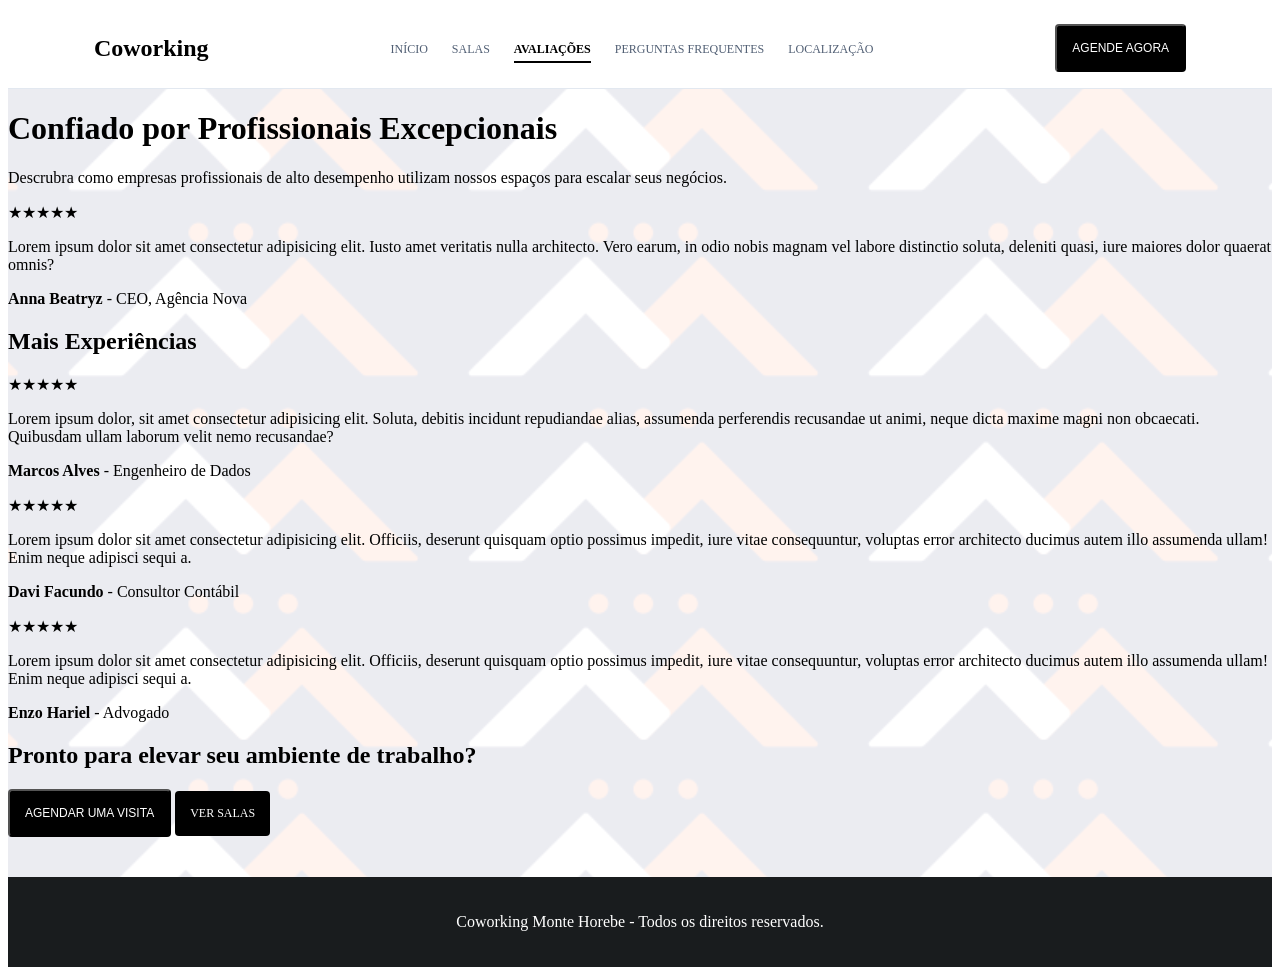
==== avaliacoes.html @ 533374e0 "atualiza avalicao.html" ====
<!DOCTYPE html>
<html lang="pt-BR">
<head>
    <meta charset="utf-8">
    <meta name="viewport" content="width=device-width, initial-scale=1.0">
    <title>Coworking - Espaços de Trabalho para Produtividade</title>
    <link rel="stylesheet" href="css/main.css">
</head>
<body>

    <nav class="navbar">
        <div class="navbar-container">
            <div class="brand">
                Coworking
            </div>

            <div class="nav-links">
                <a href="index.html" class="nav-link">Início</a>
                <a href="salas.html" class="nav-link">Salas</a>
                <a href="#" class="nav-link active">Avaliações</a>
                <a href="faq.html" class="nav-link">Perguntas frequentes</a>
                <a href="localizacao.html" class="nav-link">Localização</a>
            </div>

            <div class="nav-actions">
                <button class="btn-primary">Agende agora</button>
            </div>
        </div>
    </nav>

    <div class="avaliacoes">
        <h1>Confiado por Profissionais Excepcionais</h1>
        <p>Descrubra como empresas profissionais de alto desempenho utilizam nossos espaços para escalar seus negócios.</p>
        <div class="depoimento-destaque">
            <p>★★★★★</p>
            <p>Lorem ipsum dolor sit amet consectetur adipisicing elit. Iusto amet veritatis nulla architecto. Vero earum, in odio nobis magnam vel labore distinctio soluta, deleniti quasi, iure maiores dolor quaerat omnis?</p>
            <p><strong>Anna Beatryz</strong> - CEO, Agência Nova</p>
        </div>
        <h2>Mais Experiências</h2>
        <div class="depoimento-grid">
            <div class="depoimento">
                <p>★★★★★</p>
                <p>Lorem ipsum dolor, sit amet consectetur adipisicing elit. Soluta, debitis incidunt repudiandae alias, assumenda perferendis recusandae ut animi, neque dicta maxime magni non obcaecati. Quibusdam ullam laborum velit nemo recusandae?</p>
                <p><strong>Marcos Alves</strong> - Engenheiro de Dados</p>
            </div>
            <div class="depoimento">
                <p>★★★★★</p>
                <p>Lorem ipsum dolor sit amet consectetur adipisicing elit. Officiis, deserunt quisquam optio possimus impedit, iure vitae consequuntur, voluptas error architecto ducimus autem illo assumenda ullam! Enim neque adipisci sequi a.</p>
                <p><strong>Davi Facundo</strong> - Consultor Contábil</p>
            </div>
            <div class="depoimento">
                <p>★★★★★</p>
                <p>Lorem ipsum dolor sit amet consectetur adipisicing elit. Officiis, deserunt quisquam optio possimus impedit, iure vitae consequuntur, voluptas error architecto ducimus autem illo assumenda ullam! Enim neque adipisci sequi a.</p>
                <p><strong>Enzo Hariel</strong> - Advogado</p>
            </div>
        </div>
        <div class="avaliacoes-cta">
            <h2>Pronto para elevar seu ambiente de trabalho?</h2>
            <button class="btn-primary">Agendar uma Visita</button>
            <a href="salas.html" class="btn-primary">Ver Salas</a>
        </div>
    </div>
        <footer class="footer">
            <div class="footer-content">
                <p>Coworking Monte Horebe - Todos os direitos reservados.</p>
            </div>
        </footer>
    </body>
    </html>
---- css/main.css ----
:root {
            --primary: #000000;
            --on-primary: #ffffff;
            --secondary: #515f74;
            --surface-container-lowest: #ffffff;
            --surface-container-low: #f2f4f6;
            --surface-container-high: #e6e8ea;
            --surface: #f7f9fb;
            --on-surface: #191c1e;
            --on-surface-variant: #45464d;
            --slate-border: #E2E8F0;
            --tertiary: #000000;
            --tertiary-container: #0b1c30;
            --whatsapp-green: #25D366;
            --primary-fixed-dim: #bec6e0;
            --surface-tint: #565e74;
            
            --margin-sm: 8px;
            --margin-md: 16px;
            --margin-lg: 32px;
            --gutter: 24px;
            --section-gap-mobile: 64px;
            --section-gap-desktop: 120px;
            --container-max: 1200px;
}
body {
    position: relative; 
    background-color: #ffffff; 
}

body::before {
    content: ""; /* Cria o pseudo-elemento */
    position: absolute;
    top: 0;
    left: 0;
    width: 100%;
    height: 100%;
    background-image: url('../images/logo.png'); 
    background-repeat: repeat; 
    background-size: 400px; 
    background-position: center; 
    opacity: 0.08; 
    z-index: -1;
}

a {
            text-decoration: none;
            color: inherit;
}

.navbar {
    background-color: var(--surface-container-lowest);
    position: sticky;
    top: 0;
    border-bottom: 1px solid var(--slate-border);
    width: 100%;
}

.navbar-container {
    display: flex;
    justify-content: space-around;
    align-items: center;
    height: 80px;
}

.brand {
    font-size: 24px;
    font-weight: 700;
    color: var(--primary);
}


.nav-link {
    font-size: 12px;
    font-weight: 500;
    text-transform: uppercase;
    color: var(--secondary);
    margin: 10px;
    transition: color 0.2s, opacity 0.2s;
}

.nav-link.active {
    color: var(--primary);
    font-weight: 700;
    border-bottom: 2px solid var(--primary);
    padding-bottom: 5px;
}

.nav-link:hover {
    color: var(--primary);
    font-weight: 200;
    opacity: 0.8;
}

.faq{
    background-color: rgba(255, 255, 255, 0.8);
    padding: 30px;
    border-radius: 30px;
    box-shadow: 0 4px 10px rgba(0, 0, 0, 0.8);
    width: 80%;
    max-width: 900px;
    margin: 20px auto;
}

.faq h1{
    font-size: 2rem;
    text-align: center;
    margin-top: 20px;
    color: var(--primary)
}

.faq p {
    font-size: 1.2rem;
    text-align: center;
    margin-top: 10px;
    color: var(--secondary);
}

.faq-list {
    margin-top: 100px;
    text-align: center;
    flex-direction: column;
    display: flex;
}

.faq-list details {
    background-color: var(--surface-container-low);
    border: 1px solid var(--slate-border);
    border-radius: 5px;
    margin-bottom: var(--margin-md);
    max-width: 60ch;
    margin-left: auto;
    margin-right: auto;
    width: 100%;
    max-width: 600px;
    text-align: left;
}

.faq-doubts {
    margin-top: 50px;
    text-align: center;
}

.faq-doubts p {
    font-size: 1.2rem;
    color: var(--secondary);
}

.faq-doubts a {
    color: var(--primary);
    font-weight: 500;
    text-decoration: underline;
}

.localizacao-layout {
    display: flex; 
    gap: 20px; 
    max-width: 1200px;
    margin: 50px auto; 
    align-items: flex-start; 
}

.adress {
    flex: 1; 
    min-width: 300px; 
    background-color: var(--surface);
    gap: 100px;
    border-radius: 10px;
    padding: 20px;
    box-shadow: 0 4px 10px rgba(0, 0, 0, 0.8);
}

.info {
    flex: 1; 
    min-width: 300px; 
}

.map iframe {
    width: 100%; 
    border-radius: 10px;
    box-shadow: 0 4px 10px rgba(0, 0, 0, 0.3);
}

.info-adress, .info-contact {
    margin-bottom: 20px; 
    background-color: var(--surface);
    gap: 100px;
    border-radius: 10px;
    padding: 20px;
    box-shadow: 0 4px 10px rgba(0, 0, 0, 0.8);
}

.info-contact a.btn-whatsapp {
    display: inline-block;
    margin-top: 10px;
    padding: 10px 20px;
    background-color: #25d366;
    color: #fff;
    text-decoration: none;
    border-radius: 5px;
    font-weight: bold;
}

.info-contact a.btn-whatsapp:hover {
    background-color: #1da851;
}
.footer {
    margin-top: 40px;
    padding: 20px;
    background-color: var(--on-surface);
    color: var(--on-primary);
    text-align: center;
}

.btn-primary {
    background-color: var(--primary);
    color: var(--on-primary);
    padding: var(--margin-sm) var(--margin-lg);
    border-radius: 4px;
    padding: 15px;
    font-size: 12px;
    font-weight: 500;
    text-transform: uppercase;
    transition: background-color 0.2s, transform 0.1s;
    display: inline-flex;
    align-items: center;
    justify-content: center;
}

.btn-primary:hover {
    background-color: var(--tertiary-container);
    transform: scale(1.05);
}

/*Details e summary estilização para seção FAQ*/

details {
    max-width: 60ch;
    transition: transform 0.5s ease, background-color 0.5s ease;

      &[open] summary::after {
          rotate: -180deg;
      }
  }

details:hover {
    transform: scale(1.02);
}

summary {
    display: flex;
    align-items: center;
    justify-content: space-between;
    gap: 1rem;


    background-color: var(--surface-container-low);
    cursor: pointer;
    font-weight: 500;
    margin-block-end: 0.5rem;
    padding: 0.75rem;
    
        &::marker,
        &::-webkit-details-marker {
            display: none;
        }
    
    &::after {
      --shape-chevron-width: 1rem;
      --s: calc(var(--shape-chevron-width) / 4);

      content: "";
      aspect-ratio: 7/5;
      background: currentColor;
      clip-path: polygon(0 0, 0 var(--s), 50% 100%, 100% var(--s), 100% 0, 50% calc(100% - var(--s)));
      flex-shrink: 0;
      width: var(--shape-chevron-width);

            rotate: 0deg;
            transition: rotate 0.35s ease;
    }
}

summary:hover {
    padding: 0.85rem;
}
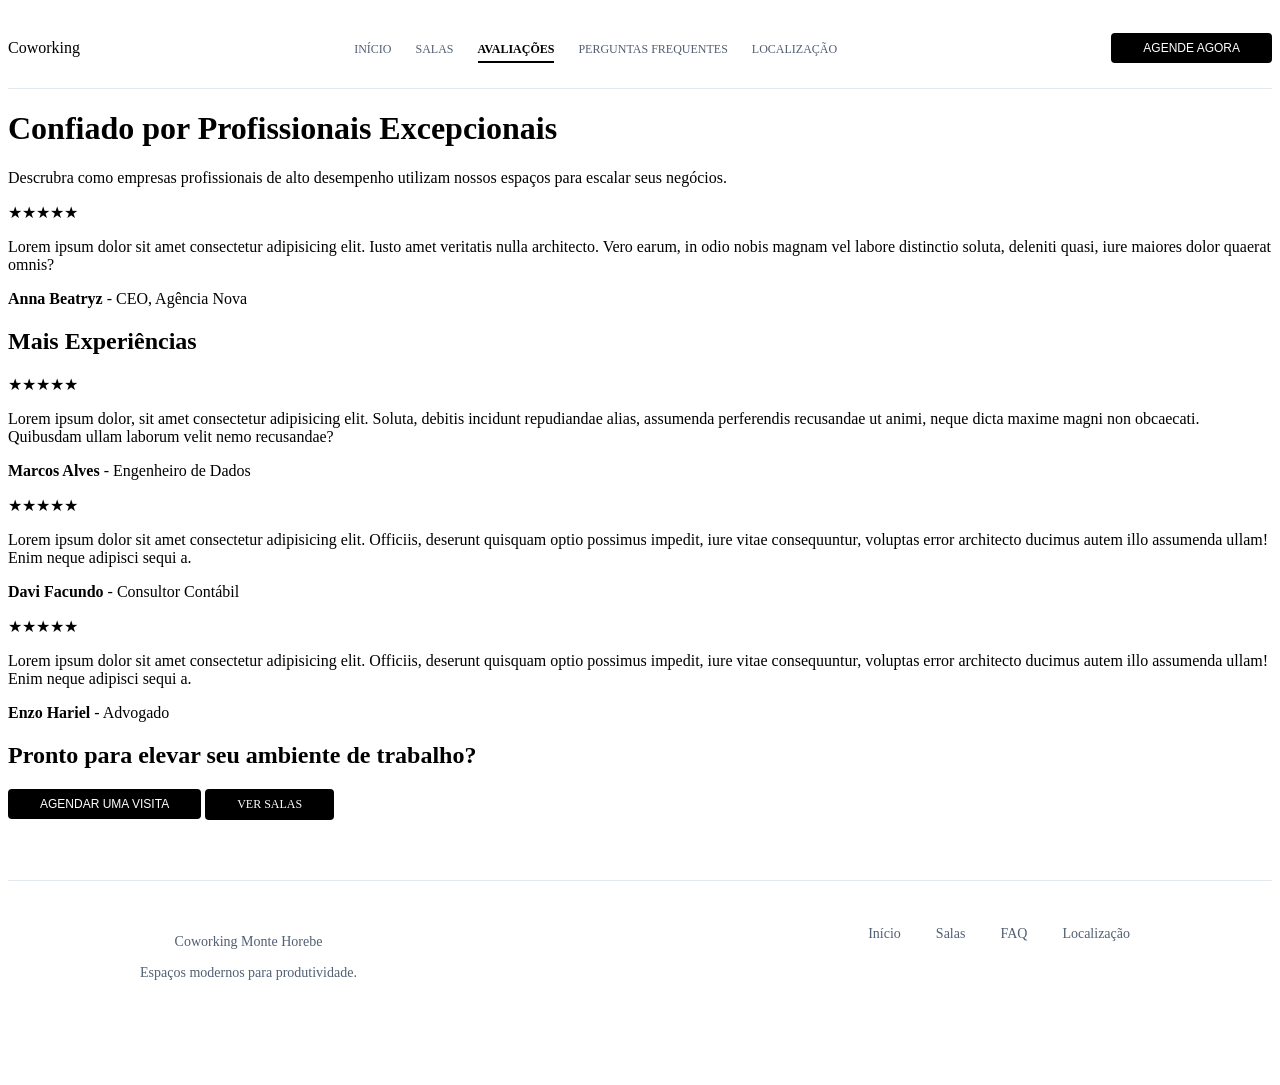
==== commit ac0059be: "feat: atualizacao footer" ====
--- a/avaliacoes.html
+++ b/avaliacoes.html
@@ -60,10 +60,26 @@
             <a href="salas.html" class="btn-primary">Ver Salas</a>
         </div>
     </div>
-        <footer class="footer">
-            <div class="footer-content">
-                <p>Coworking Monte Horebe - Todos os direitos reservados.</p>
+<footer class="footer">
+    <div class="footer-container">
+        <div class="footer-top">
+            <div class="footer-brand">
+                <p>Coworking Monte Horebe</p>
+                <p>Espaços modernos para produtividade.</p>
             </div>
-        </footer>
+
+            <div class="footer-links">
+                <a href="index.html" class="nav-link">Início</a>
+                <a href="salas.html" class="nav-link">Salas</a>
+                <a href="faq.html" class="nav-link">FAQ</a>
+                <a href="localizacao.html" class="nav-link">Localização</a>
+            </div>
+        </div>
+
+        <p style="margin-top:20px;">
+            © 2026 Coworking Monte Horebe - Todos os direitos reservados.
+        </p>
+    </div>
+</footer>
     </body>
     </html>
--- a/css/main.css
+++ b/css/main.css
@@ -1,51 +1,34 @@
 :root {
-            --primary: #000000;
-            --on-primary: #ffffff;
-            --secondary: #515f74;
-            --surface-container-lowest: #ffffff;
-            --surface-container-low: #f2f4f6;
-            --surface-container-high: #e6e8ea;
-            --surface: #f7f9fb;
-            --on-surface: #191c1e;
-            --on-surface-variant: #45464d;
-            --slate-border: #E2E8F0;
-            --tertiary: #000000;
-            --tertiary-container: #0b1c30;
-            --whatsapp-green: #25D366;
-            --primary-fixed-dim: #bec6e0;
-            --surface-tint: #565e74;
-            
-            --margin-sm: 8px;
-            --margin-md: 16px;
-            --margin-lg: 32px;
-            --gutter: 24px;
-            --section-gap-mobile: 64px;
-            --section-gap-desktop: 120px;
-            --container-max: 1200px;
-}
-body {
-    position: relative; 
-    background-color: #ffffff; 
-}
-
-body::before {
-    content: ""; /* Cria o pseudo-elemento */
-    position: absolute;
-    top: 0;
-    left: 0;
-    width: 100%;
-    height: 100%;
-    background-image: url('../images/logo.png'); 
-    background-repeat: repeat; 
-    background-size: 400px; 
-    background-position: center; 
-    opacity: 0.08; 
-    z-index: -1;
+    --primary: #000000;
+    --on-primary: #ffffff;
+    --secondary: #515f74;
+    --surface-container-lowest: #ffffff;
+    --surface-container-low: #f2f4f6;
+    --surface-container-high: #e6e8ea;
+    --surface: #f7f9fb;
+    --on-surface: #191c1e;
+    --on-surface-variant: #45464d;
+    --slate-border: #E2E8F0;
+    --tertiary: #000000;
+    --tertiary-container: #0b1c30;
+    --whatsapp-green: #25D366;
+    --primary-fixed-dim: #bec6e0;
+    --surface-tint: #565e74;
+    
+    --margin-sm: 8px;
+    --margin-md: 16px;
+    --margin-lg: 32px;
+    --gutter: 24px;
+    --section-gap-mobile: 64px;
+    --section-gap-desktop: 120px;
+    --container-max: 1200px;
+
+    --beneficios: rgb(227, 227, 227);
 }
 
 a {
-            text-decoration: none;
-            color: inherit;
+    text-decoration: none;
+    color: inherit;
 }
 
 .navbar {
@@ -58,17 +41,15 @@
 
 .navbar-container {
     display: flex;
-    justify-content: space-around;
+    justify-content: space-between;
     align-items: center;
     height: 80px;
 }
 
-.brand {
-    font-size: 24px;
-    font-weight: 700;
-    color: var(--primary);
-}
-
+.brand img {
+    width: 100px;
+    margin-left: 20px;
+}
 
 .nav-link {
     font-size: 12px;
@@ -217,7 +198,6 @@
     color: var(--on-primary);
     padding: var(--margin-sm) var(--margin-lg);
     border-radius: 4px;
-    padding: 15px;
     font-size: 12px;
     font-weight: 500;
     text-transform: uppercase;
@@ -225,6 +205,8 @@
     display: inline-flex;
     align-items: center;
     justify-content: center;
+    border: none;
+    cursor: pointer;
 }
 
 .btn-primary:hover {
@@ -232,55 +214,372 @@
     transform: scale(1.05);
 }
 
-/*Details e summary estilização para seção FAQ*/
-
-details {
-    max-width: 60ch;
-    transition: transform 0.5s ease, background-color 0.5s ease;
-
-      &[open] summary::after {
-          rotate: -180deg;
-      }
-  }
-
-details:hover {
-    transform: scale(1.02);
-}
-
-summary {
-    display: flex;
-    align-items: center;
+.container-principal {
+    display: flex;
+    flex-wrap: wrap;
+    justify-self: center;
+    width: 80%;
+    max-width: 1000px;
+}
+
+.container-hero {
+    display: flex;
     justify-content: space-between;
-    gap: 1rem;
-
-
+    justify-self: center;
+    padding: 30px;
+    width: 100%;
+    border-bottom: 1px solid var(--primary);
+}
+
+.title-hero {
+    max-width: 70%;
+    margin-top: 40px;
+}
+
+.title-hero h1{
+    font-size: 24px;
+    max-width: 85%;
+}
+
+.title-hero p {
+    font-size: 12px;
+    max-width: 80%;
+}
+
+.btns-hero {
+    margin-top: 100px;
+}
+
+.btns-hero a {
+    margin: 5px;
+    border: 1px solid var(--primary);
+}
+
+.btn-secondary {
+    background-color: var(--surface);
+    color: var(--on-surface);
+    padding: var(--margin-sm) var(--margin-lg);
+    border-radius: 4px;
+    font-size: 12px;
+    font-weight: 500;
+    text-transform: uppercase;
+    transition: background-color 0.2s, transform 0.1s;
+    display: inline-flex;
+    align-items: center;
+    justify-content: center;
+    border: none;
+    cursor: pointer;
+}
+
+.btn-secondary:hover {
+    background-color: var(--surface-container-high);
+    transform: scale(1.05);
+}
+
+.container-img-hero img {
+    width: 300px;
+    height: 400px;
+    object-fit: cover;
+    border-radius: 15px;
+}
+
+.section-salas {
+    display: flex;
+    flex-wrap: wrap;
+    justify-content: space-between;
+    justify-self: center;
+    padding: 30px;
+    width: 100%;
+}
+
+.title-salas {
+    display: flex;
+    flex-direction: column;
+    align-self: center;
+    justify-self: center;
+    width: 100%;
+}
+
+.title-salas h1 {
+    font-size: 24px;
+    width: 85%;
+}
+
+.title-salas p {
+    margin-top: 0;
+    font-size: 12px;
+    width: 60%;
+}
+
+.container-salas {
+    display: flex;
+    flex-wrap: wrap;
+    justify-content: space-around;
+    justify-self: center;
+    gap: 20px 10px;
+    margin-top: 20px;
+    width: 100%;
+}
+
+.info-sala {
+    display: flex;
+    flex-direction: column;
+    padding: 5px;
+}
+
+.card-sala {
+    box-shadow: 0 12px 24px rgba(0, 0, 0, 0.2);
+    display: flex;
+    flex-direction: column;
+    width: 250px;
+    height: 300px;
+    transition: transform 0.3s ease, box-shadow 0.3s ease;
+    cursor: pointer;
+}
+
+.card-sala:hover {
+    transform: translateY(-10px);
+    box-shadow: 0 12px 24px rgba(0, 0, 0, 0.2);
+}
+
+.card-sala h1 {
+    font-size:16px;
+}
+
+.card-sala p {
+    margin-top: 0;
+    font-size: 12px;
+}
+
+.card-sala img {
+    width: 250px;
+    height: 150px;
+    object-fit: cover;
+    object-position: 80% 65%;
+}
+
+.card-sala-beneficios {
+    display: flex;
+    flex-direction: row;
+    flex-wrap: wrap;
+    margin: 0;
+    gap: 5px;
+}
+
+.card-sala-beneficios p {
+    background-color: var(--beneficios);
+    padding: 1px 3px 3px;
+    border-radius: 5px;
+    margin: 2px;
+}
+
+.modal-overlay {
+    display: none;
+    position: fixed;
+    top: 0;
+    left: 0;
+    width: 100%;
+    height: 100%;
+    background-color: rgba(0, 0, 0, 0.6);
+    z-index: 1000;
+    justify-content: center;
+    align-items: center;
+}
+
+.modal-overlay.active {
+    display: flex;
+}
+
+.modal-content {
+    background-color: var(--surface-container-lowest);
+    width: 800px;
+    height: 500px;
+    border-radius: 8px;
+    display: flex;
+    flex-direction: row;
+    overflow: hidden;
+    position: relative;
+    box-shadow: 0 12px 24px rgba(0, 0, 0, 0.3);
+}
+
+.modal-gallery {
+    width: 50%;
+    display: flex;
+    flex-direction: column;
     background-color: var(--surface-container-low);
+}
+
+.modal-gallery > img {
+    width: 100%;
+    height: 350px;
+    object-fit: cover;
+}
+
+.modal-thumbnails {
+    display: flex;
+    flex-direction: row;
+    overflow-x: auto;
+    padding: 10px;
+    gap: 10px;
+    height: 150px;
+    align-items: center;
+    box-sizing: border-box;
+}
+
+.modal-thumbnails::-webkit-scrollbar {
+    height: 8px;
+}
+
+.modal-thumbnails::-webkit-scrollbar-thumb {
+    background-color: var(--primary-fixed-dim);
+    border-radius: 4px;
+}
+
+.modal-thumbnails img {
+    width: 80px;
+    height: 80px;
+    object-fit: cover;
+    border-radius: 4px;
     cursor: pointer;
+    border: 2px solid transparent;
+    transition: border-color 0.2s;
+    flex-shrink: 0;
+}
+
+.modal-thumbnails img.active {
+    border-color: var(--primary);
+}
+
+.modal-info {
+    padding: var(--margin-lg);
+    width: 50%;
+    display: flex;
+    flex-direction: column;
+    overflow: hidden;
+    box-sizing: border-box;
+}
+
+.modal-info h1 {
+    font-size: 24px;
+    color: var(--primary);
+    margin-top: 0;
+}
+
+.modal-info p {
+    font-size: 14px;
+    color: var(--on-surface-variant);
+    line-height: 1.5;
+}
+
+.modal-close {
+    position: absolute;
+    top: 15px;
+    right: 20px;
+    font-size: 24px;
+    font-weight: bold;
+    color: var(--primary);
+    cursor: pointer;
+    transition: color 0.2s;
+    z-index: 10;
+    background: rgba(255, 255, 255, 0.7);
+    border-radius: 50%;
+    width: 35px;
+    height: 35px;
+    display: flex;
+    align-items: center;
+    justify-content: center;
+}
+
+.modal-close:hover {
+    background: rgba(255, 255, 255, 1);
+}
+
+@media (max-width: 850px) {
+    .modal-content {
+        flex-direction: column;
+        width: 90%;
+        height: 90vh;
+    }
+    .modal-gallery, .modal-info {
+        width: 100%;
+    }
+    .modal-gallery > img {
+        height: 250px;
+    }
+    .modal-thumbnails {
+        height: 100px;
+    }
+    .modal-thumbnails img {
+        width: 60px;
+        height: 60px;
+    }
+}
+
+.footer {
+    background-color: var(--surface-container-lowest);
+    border-top: 1px solid var(--slate-border);
+    width: 100%;
+    padding: 40px 0;
+    margin-top: 60px;
+}
+
+.footer-container {
+    width: 80%;
+    max-width: 1000px;
+    margin: 0 auto;
+    display: flex;
+    flex-direction: column;
+}
+
+.footer-top {
+    display: flex;
+    justify-content: space-between;
+    align-items: flex-start;
+    flex-wrap: wrap;
+    gap: 30px;
+}
+
+.footer-brand {
+    max-width: 300px;
+}
+
+.footer-brand img {
+    width: 100px;
+}
+
+.footer-brand p {
+    font-size: 14px;
+    color: var(--secondary);
+    line-height: 1.5;
+    margin: 10px 0 0 0;
+}
+
+.footer-links {
+    display: flex;
+    flex-wrap: wrap;
+    gap: 15px;
+    align-items: center;
+}
+
+.footer-links .nav-link {
+    text-transform: none;
+    font-size: 14px;
     font-weight: 500;
-    margin-block-end: 0.5rem;
-    padding: 0.75rem;
-    
-        &::marker,
-        &::-webkit-details-marker {
-            display: none;
-        }
-    
-    &::after {
-      --shape-chevron-width: 1rem;
-      --s: calc(var(--shape-chevron-width) / 4);
-
-      content: "";
-      aspect-ratio: 7/5;
-      background: currentColor;
-      clip-path: polygon(0 0, 0 var(--s), 50% 100%, 100% var(--s), 100% 0, 50% calc(100% - var(--s)));
-      flex-shrink: 0;
-      width: var(--shape-chevron-width);
-
-            rotate: 0deg;
-            transition: rotate 0.35s ease;
-    }
-}
-
-summary:hover {
-    padding: 0.85rem;
+    margin: 5px 10px;
+}
+
+
+@media (max-width: 768px) {
+    .footer-top {
+        flex-direction: column;
+        align-items: flex-start;
+    }
+    .footer-links {
+        flex-direction: column;
+        align-items: flex-start;
+        gap: 10px;
+    }
+    .footer-links .nav-link {
+        margin: 0;
+    }
 }
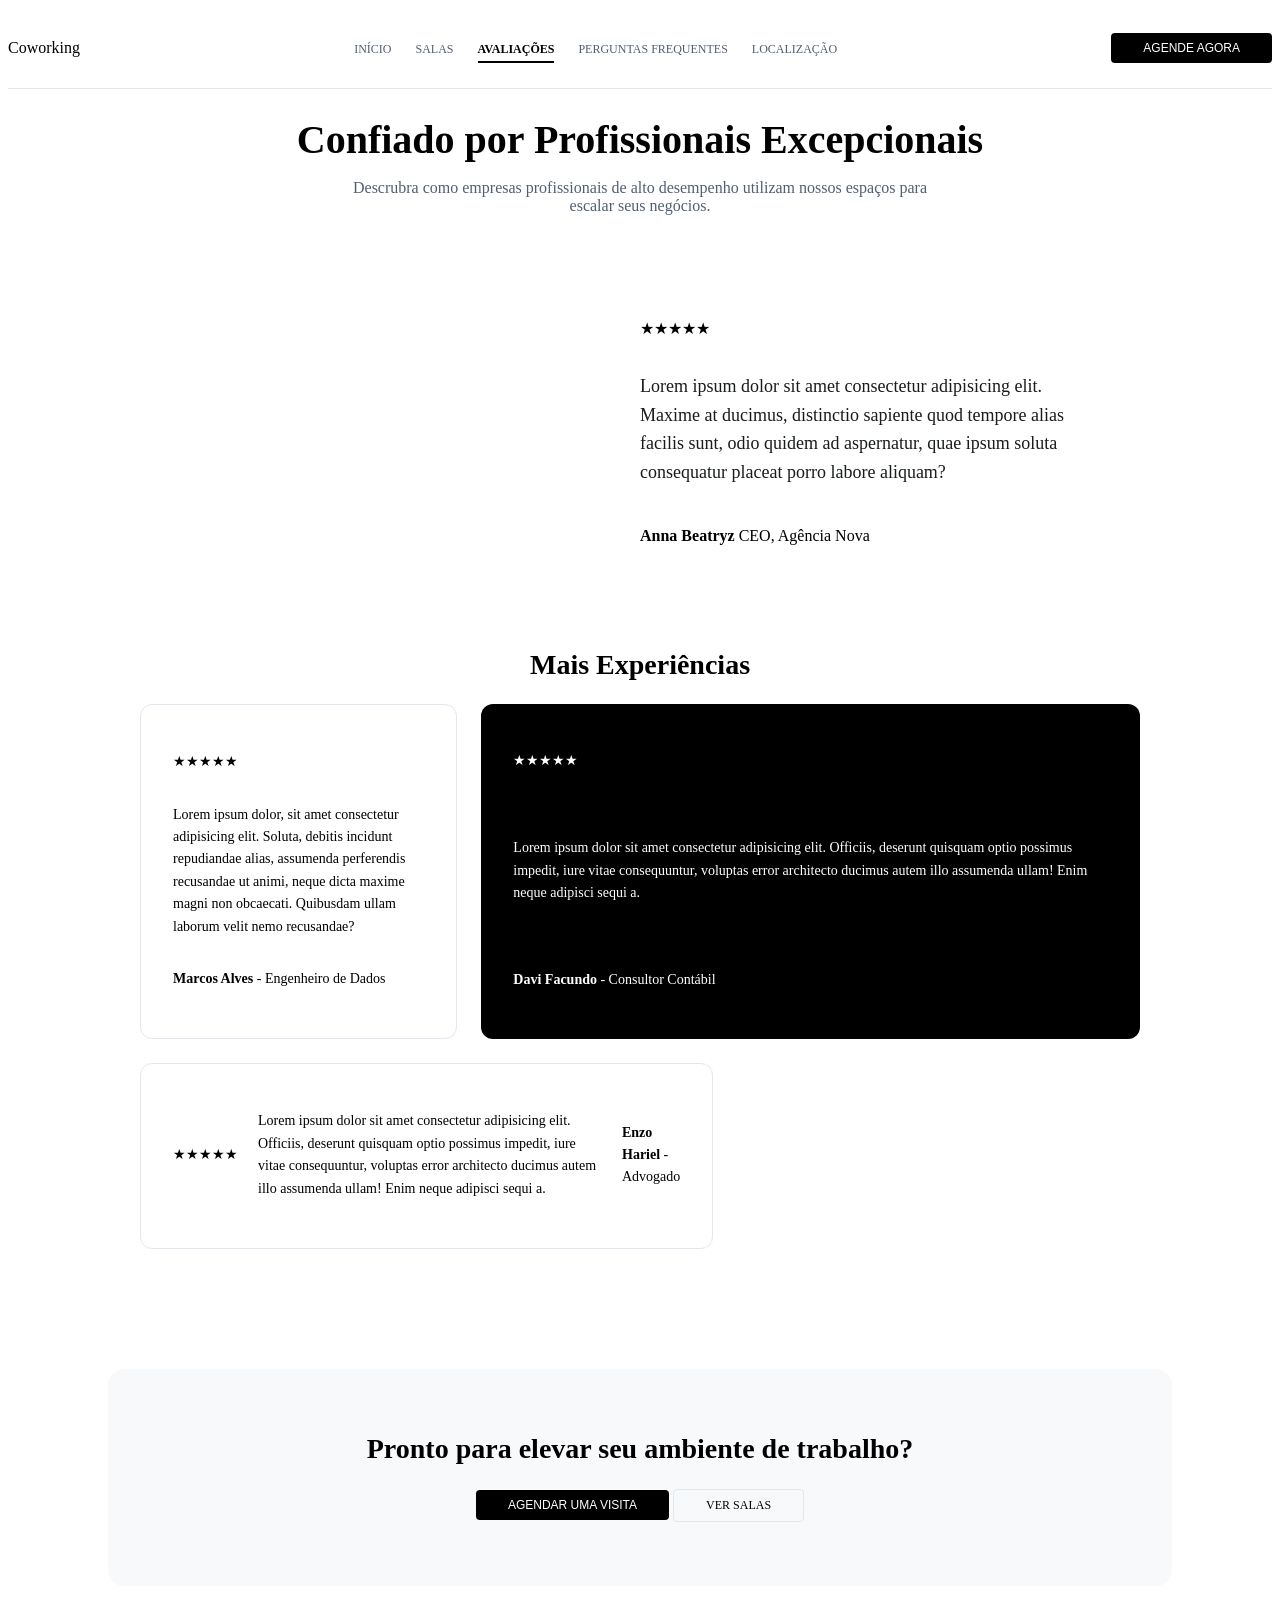
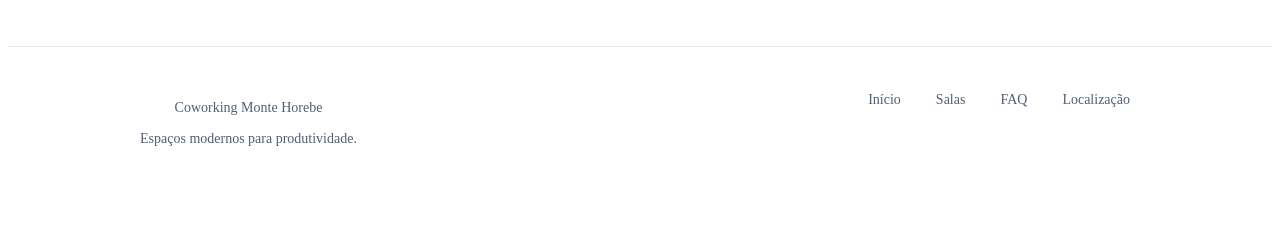
==== commit 88b63129: "feat: css avaliacoes" ====
--- a/avaliacoes.html
+++ b/avaliacoes.html
@@ -32,10 +32,16 @@
         <h1>Confiado por Profissionais Excepcionais</h1>
         <p>Descrubra como empresas profissionais de alto desempenho utilizam nossos espaços para escalar seus negócios.</p>
         <div class="depoimento-destaque">
-            <p>★★★★★</p>
-            <p>Lorem ipsum dolor sit amet consectetur adipisicing elit. Iusto amet veritatis nulla architecto. Vero earum, in odio nobis magnam vel labore distinctio soluta, deleniti quasi, iure maiores dolor quaerat omnis?</p>
-            <p><strong>Anna Beatryz</strong> - CEO, Agência Nova</p>
+        <div class="depoimento-destaque-content">
+            <p class="estrelas">★★★★★</p>
+            <p class="texto-depoimento">
+                Lorem ipsum dolor sit amet consectetur adipisicing elit. Maxime at ducimus, distinctio sapiente quod tempore alias facilis sunt, odio quidem ad aspernatur, quae ipsum soluta consequatur placeat porro labore aliquam?
+            </p>
+            <p class="autor-depoimento">
+                <strong>Anna Beatryz</strong> <span>CEO, Agência Nova</span>
+            </p>
         </div>
+    </div>
         <h2>Mais Experiências</h2>
         <div class="depoimento-grid">
             <div class="depoimento">
--- a/css/main.css
+++ b/css/main.css
@@ -515,6 +515,159 @@
     }
 }
 
+.avaliacoes {
+    width: 100%;
+    max-width: var(--container-max);
+    margin: 0 auto;
+    box-sizing: border-box;
+}
+
+.avaliacoes h1{
+    font-size: 40px;
+    font-weight: 700;
+    text-align: center;
+    color: var(--primary);
+    margin-bottom: 16px;
+}
+
+.avaliacoes > p{
+    font-size: 16px;
+    color: var(--secondary);
+    text-align: center;
+    max-width: 600px;
+    margin: 0 auto var(--margin-lg) auto;
+}
+
+.avaliacoes h2{
+    font-size: 28px;
+    font-weight: 700;
+    text-align: center;
+    color: var(--primary);
+}
+
+.depoimento-destaque {
+    display: flex;
+    flex-direction: row;
+    background-color: var(--surface-container-lowest);
+    border: 1px solide var(--slate-border);
+    border-radius: 12px;
+    overflow: hidden;
+    margin: 40px auto;
+    max-width: 1000px;
+}
+
+.depoimento-destaque::before {
+    content: "";
+    flex: 1;
+    min-width: 45%;
+    background-image: url('https://images.unsplash.com/photo-1497366216548-37526070297c?auto=format&fit=crop&q=80&w=600'); 
+    background-size: cover;
+    background-position: center;
+}
+
+.depoimento-destaque-content {
+    flex: 1;
+    padding: 48px;
+    display: flex;
+    flex-direction: column;
+    justify-content: center;
+}
+
+
+.depoimento-destaque p:nth-of-type(2) {
+    font-size: 18px;
+    line-height: 1.6;
+    color: var(--on-surface);
+    font-weight: 500;
+    margin-bottom: 24px;
+}
+
+.depoimento-grid {
+    display: grid;
+    grid-template-columns: repeat(12, 1fr);
+    gap: var(--gutter);
+    max-width: 1000px;
+    margin: 0 auto;
+}
+
+
+.depoimento {
+    background-color: var(--surface-container-lowest);
+    border: 1px solid var(--slate-border);
+    border-radius: 12px;
+    padding: 32px;
+    display: flex;
+    flex-direction: column;
+    justify-content: space-between;
+    box-sizing: border-box;
+}
+
+.depoimento:nth-child(1) {
+    grid-column: span 4;
+}
+
+.depoimento:nth-child(2) {
+    grid-column: span 8;
+    background-color: #000000; 
+    color: #ffffff;
+    border: none;
+}
+
+.depoimento:nth-child(3) {
+    grid-column: span 7;
+    display: flex;
+    flex-direction: row;
+    gap: 20px;
+    align-items: center;
+}
+
+.depoimento:nth-child(4) {
+    grid-column: span 5;
+}
+
+
+.depoimento p {
+    font-size: 14px;
+    line-height: 1.6;
+    margin-bottom: 16px;
+}
+
+.depoimento-card-preto p {
+    font-size: 20px;
+    font-weight: 500;
+}
+
+
+.avaliacoes-cta {
+    text-align: center;
+    background-color: var(--surface);
+    padding: 64px var(--margin-lg);
+    border-radius: 16px;
+    max-width: 1000px;
+    margin: var(--section-gap-desktop) auto 0 auto;
+}
+
+.avaliacoes-cta h2 {
+    font-size: 28px;
+    margin-top: 0;
+    margin-bottom: 24px;
+}
+
+
+.avaliacoes-cta .btn-primary:hover {
+    background-color: #222;
+}
+
+.avaliacoes-cta a.btn-primary {
+    background-color: transparent;
+    color: var(--primary);
+    border: 1px solid var(--slate-border);
+}
+
+.avaliacoes-cta a.btn-primary:hover {
+    background-color: var(--surface-container-high);
+}
+
 .footer {
     background-color: var(--surface-container-lowest);
     border-top: 1px solid var(--slate-border);
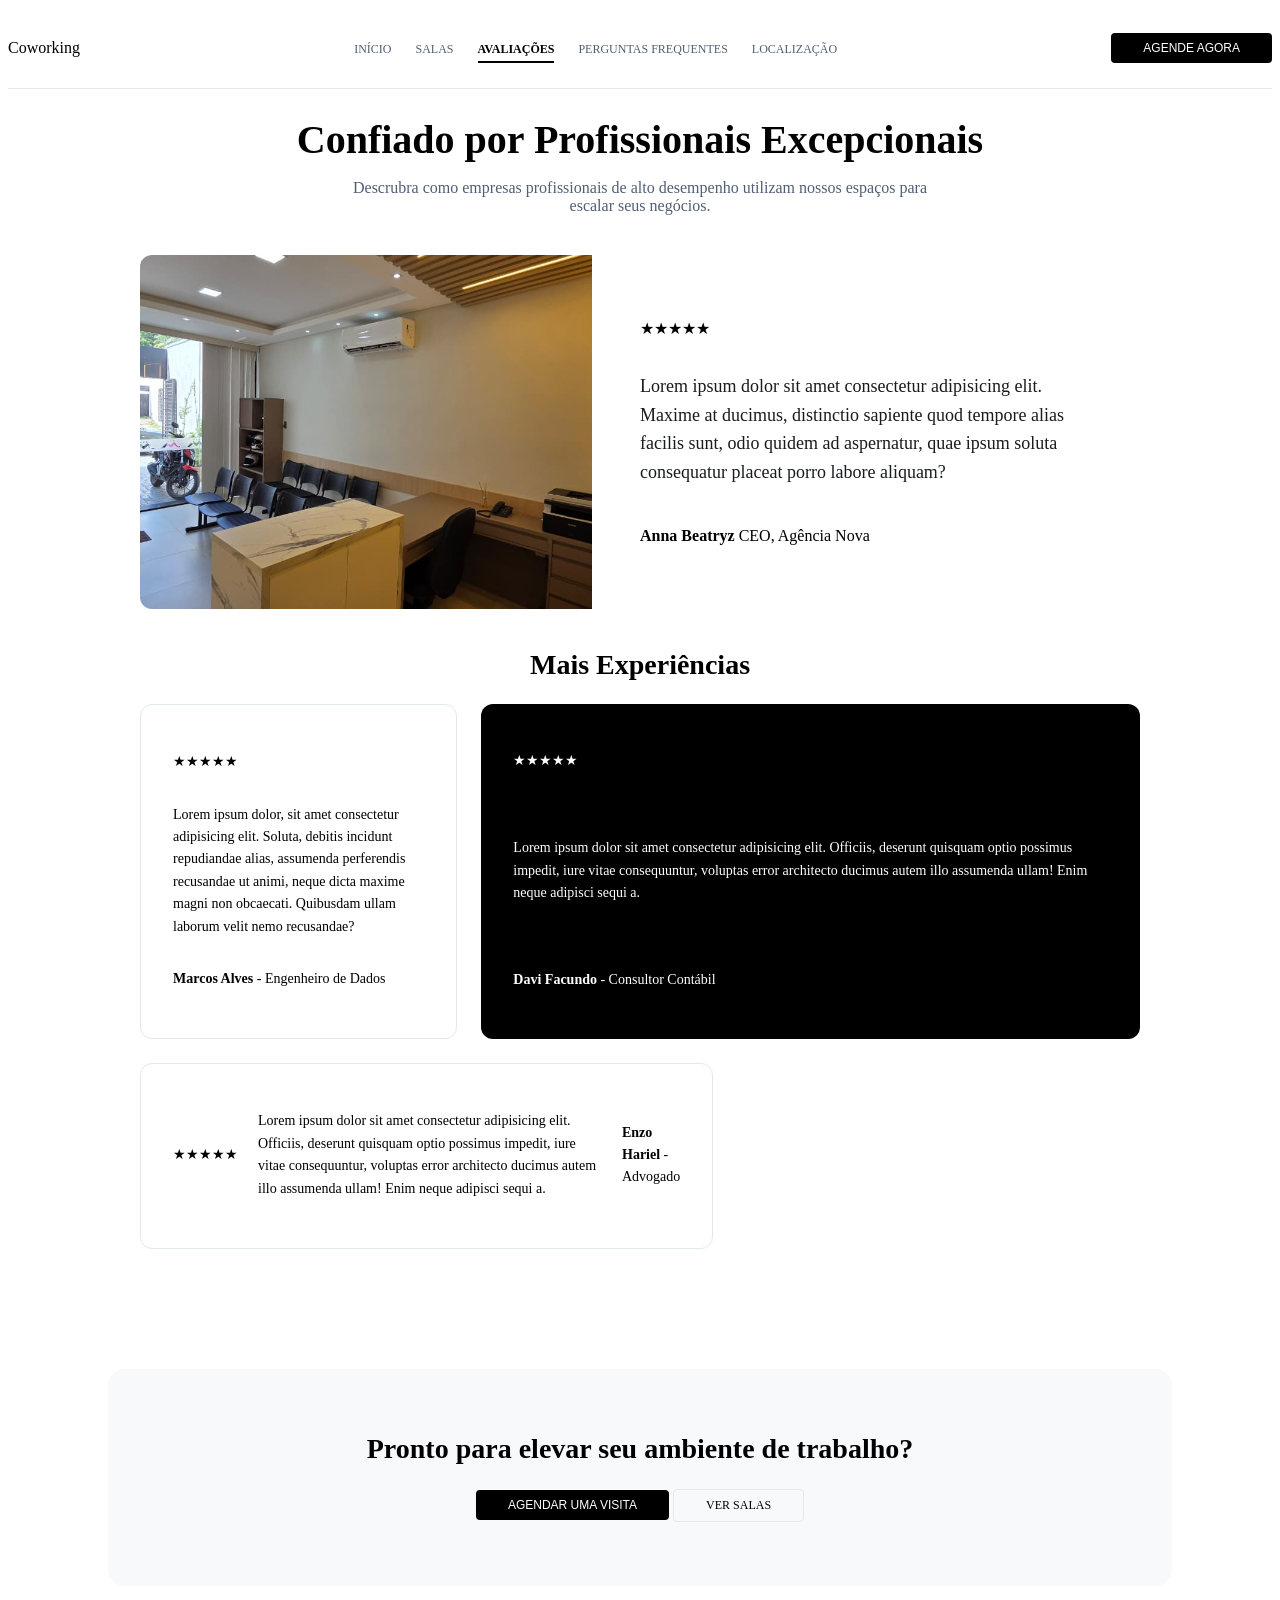
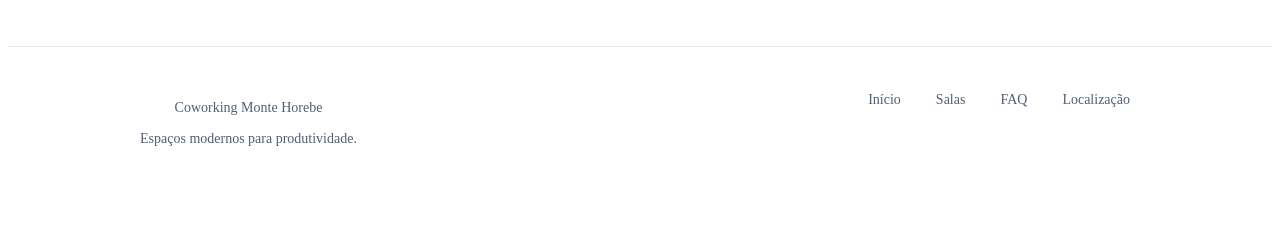
==== commit e8d69cc5: "atualizando botao de visita" ====
--- a/avaliacoes.html
+++ b/avaliacoes.html
@@ -62,7 +62,7 @@
         </div>
         <div class="avaliacoes-cta">
             <h2>Pronto para elevar seu ambiente de trabalho?</h2>
-            <button class="btn-primary">Agendar uma Visita</button>
+            <button class="btn-primary"><a href="https://www.instagram.com/coworking_mh">Agendar uma Visita</a></button>
             <a href="salas.html" class="btn-primary">Ver Salas</a>
         </div>
     </div>
--- a/css/main.css
+++ b/css/main.css
@@ -560,7 +560,7 @@
     content: "";
     flex: 1;
     min-width: 45%;
-    background-image: url('https://images.unsplash.com/photo-1497366216548-37526070297c?auto=format&fit=crop&q=80&w=600'); 
+    background-image: url("../images/escritorio.jpeg"); 
     background-size: cover;
     background-position: center;
 }
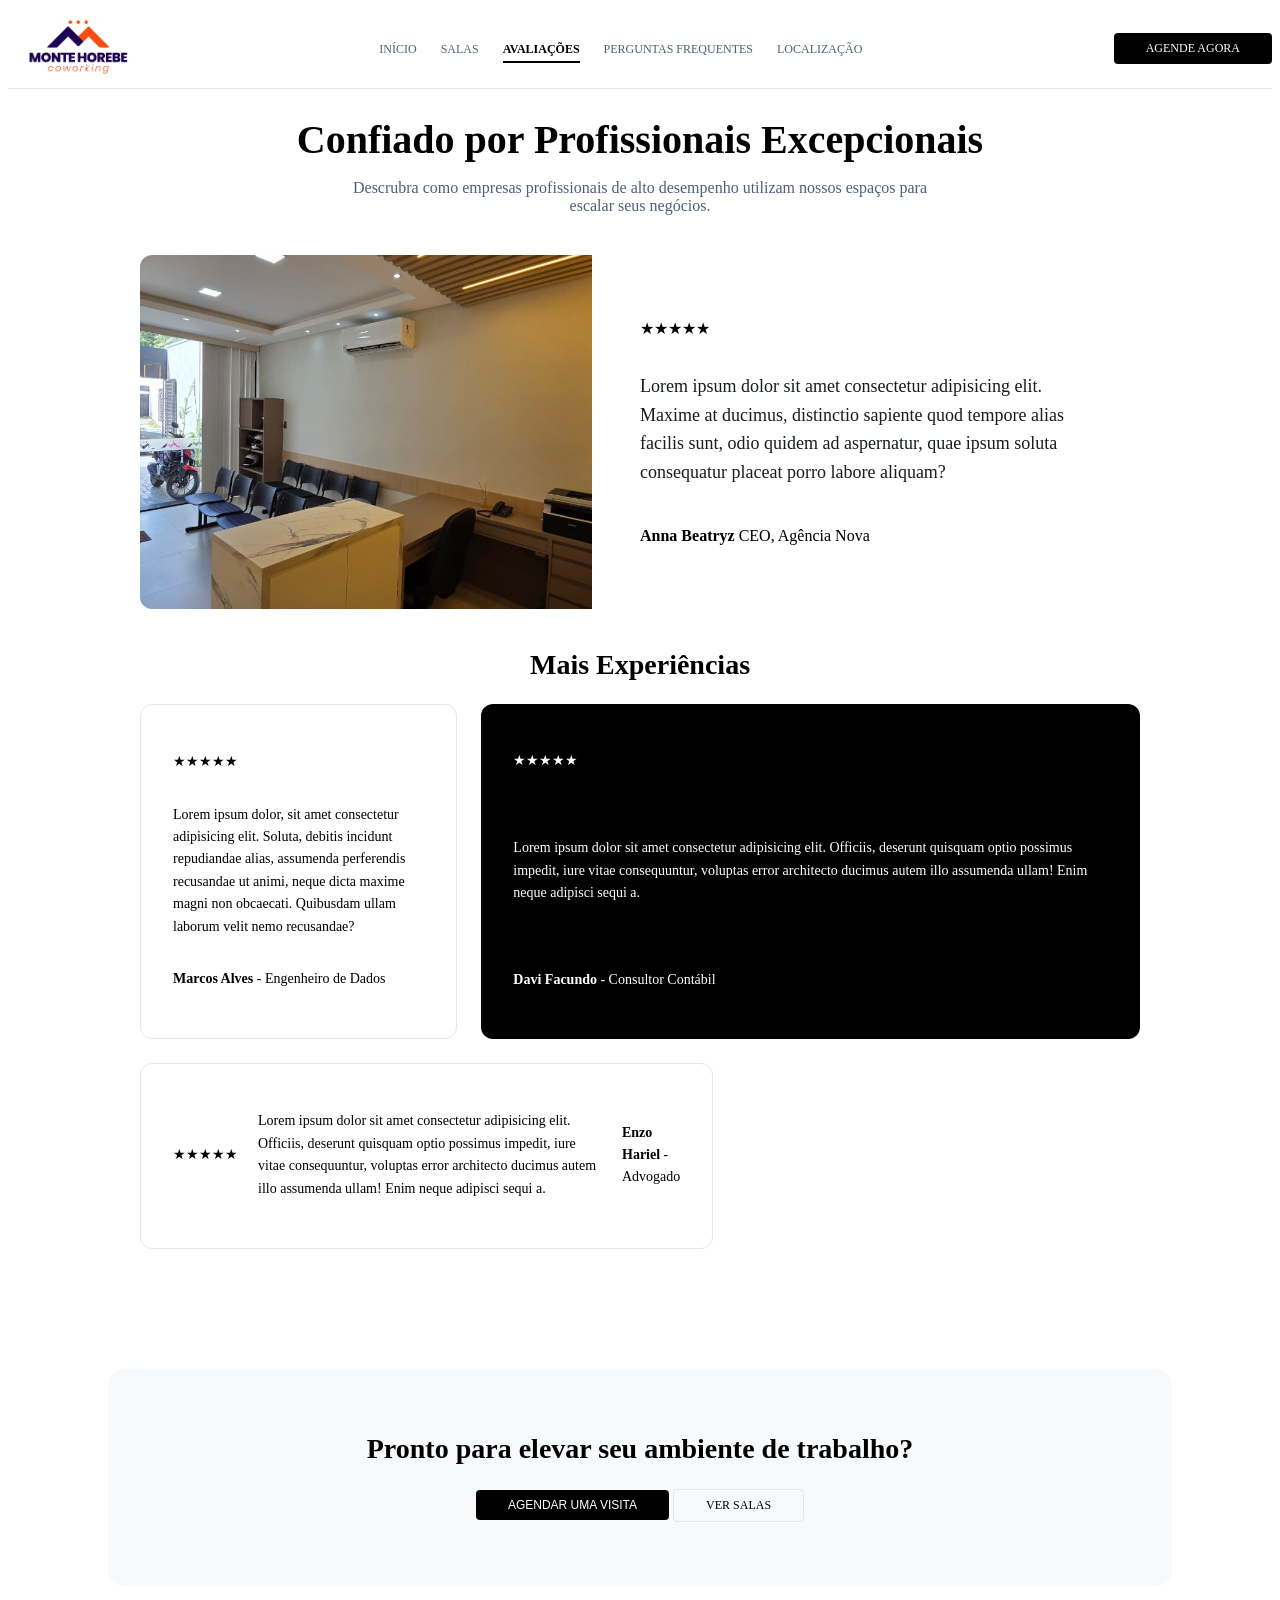
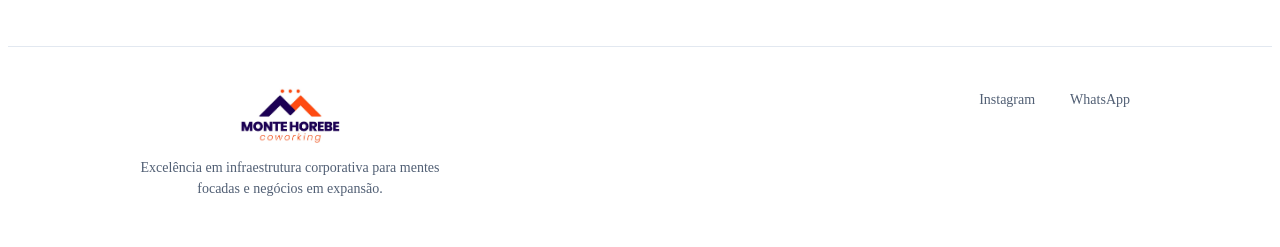
==== commit 6a71ac9b: "add header and footer in all files" ====
--- a/avaliacoes.html
+++ b/avaliacoes.html
@@ -11,7 +11,7 @@
     <nav class="navbar">
         <div class="navbar-container">
             <div class="brand">
-                Coworking
+                <img src="assets/logo.png" alt="logo monte-horebe">
             </div>
 
             <div class="nav-links">
@@ -23,7 +23,7 @@
             </div>
 
             <div class="nav-actions">
-                <button class="btn-primary">Agende agora</button>
+                <a href="https://wa.me/5588997080220" class="btn-primary">Agende agora</a>
             </div>
         </div>
     </nav>
@@ -66,26 +66,19 @@
             <a href="salas.html" class="btn-primary">Ver Salas</a>
         </div>
     </div>
-<footer class="footer">
-    <div class="footer-container">
-        <div class="footer-top">
-            <div class="footer-brand">
-                <p>Coworking Monte Horebe</p>
-                <p>Espaços modernos para produtividade.</p>
-            </div>
-
-            <div class="footer-links">
-                <a href="index.html" class="nav-link">Início</a>
-                <a href="salas.html" class="nav-link">Salas</a>
-                <a href="faq.html" class="nav-link">FAQ</a>
-                <a href="localizacao.html" class="nav-link">Localização</a>
+    <footer class="footer">
+        <div class="footer-container">
+            <div class="footer-top">
+                <div class="footer-brand">
+                    <img src="assets/logo.png" alt="logo monte-horebe">
+                    <p>Excelência em infraestrutura corporativa para mentes focadas e negócios em expansão.</p>
+                </div>
+                <div class="footer-links">
+                    <a href="https://www.instagram.com/coworking_mh" class="nav-link">Instagram</a>
+                    <a href="https://wa.me/5588997080220" class="nav-link">WhatsApp</a>
+                </div>
             </div>
         </div>
-
-        <p style="margin-top:20px;">
-            © 2026 Coworking Monte Horebe - Todos os direitos reservados.
-        </p>
-    </div>
-</footer>
+    </footer>    
     </body>
     </html>
--- a/css/main.css
+++ b/css/main.css
@@ -222,67 +222,6 @@
     max-width: 1000px;
 }
 
-.container-hero {
-    display: flex;
-    justify-content: space-between;
-    justify-self: center;
-    padding: 30px;
-    width: 100%;
-    border-bottom: 1px solid var(--primary);
-}
-
-.title-hero {
-    max-width: 70%;
-    margin-top: 40px;
-}
-
-.title-hero h1{
-    font-size: 24px;
-    max-width: 85%;
-}
-
-.title-hero p {
-    font-size: 12px;
-    max-width: 80%;
-}
-
-.btns-hero {
-    margin-top: 100px;
-}
-
-.btns-hero a {
-    margin: 5px;
-    border: 1px solid var(--primary);
-}
-
-.btn-secondary {
-    background-color: var(--surface);
-    color: var(--on-surface);
-    padding: var(--margin-sm) var(--margin-lg);
-    border-radius: 4px;
-    font-size: 12px;
-    font-weight: 500;
-    text-transform: uppercase;
-    transition: background-color 0.2s, transform 0.1s;
-    display: inline-flex;
-    align-items: center;
-    justify-content: center;
-    border: none;
-    cursor: pointer;
-}
-
-.btn-secondary:hover {
-    background-color: var(--surface-container-high);
-    transform: scale(1.05);
-}
-
-.container-img-hero img {
-    width: 300px;
-    height: 400px;
-    object-fit: cover;
-    border-radius: 15px;
-}
-
 .section-salas {
     display: flex;
     flex-wrap: wrap;
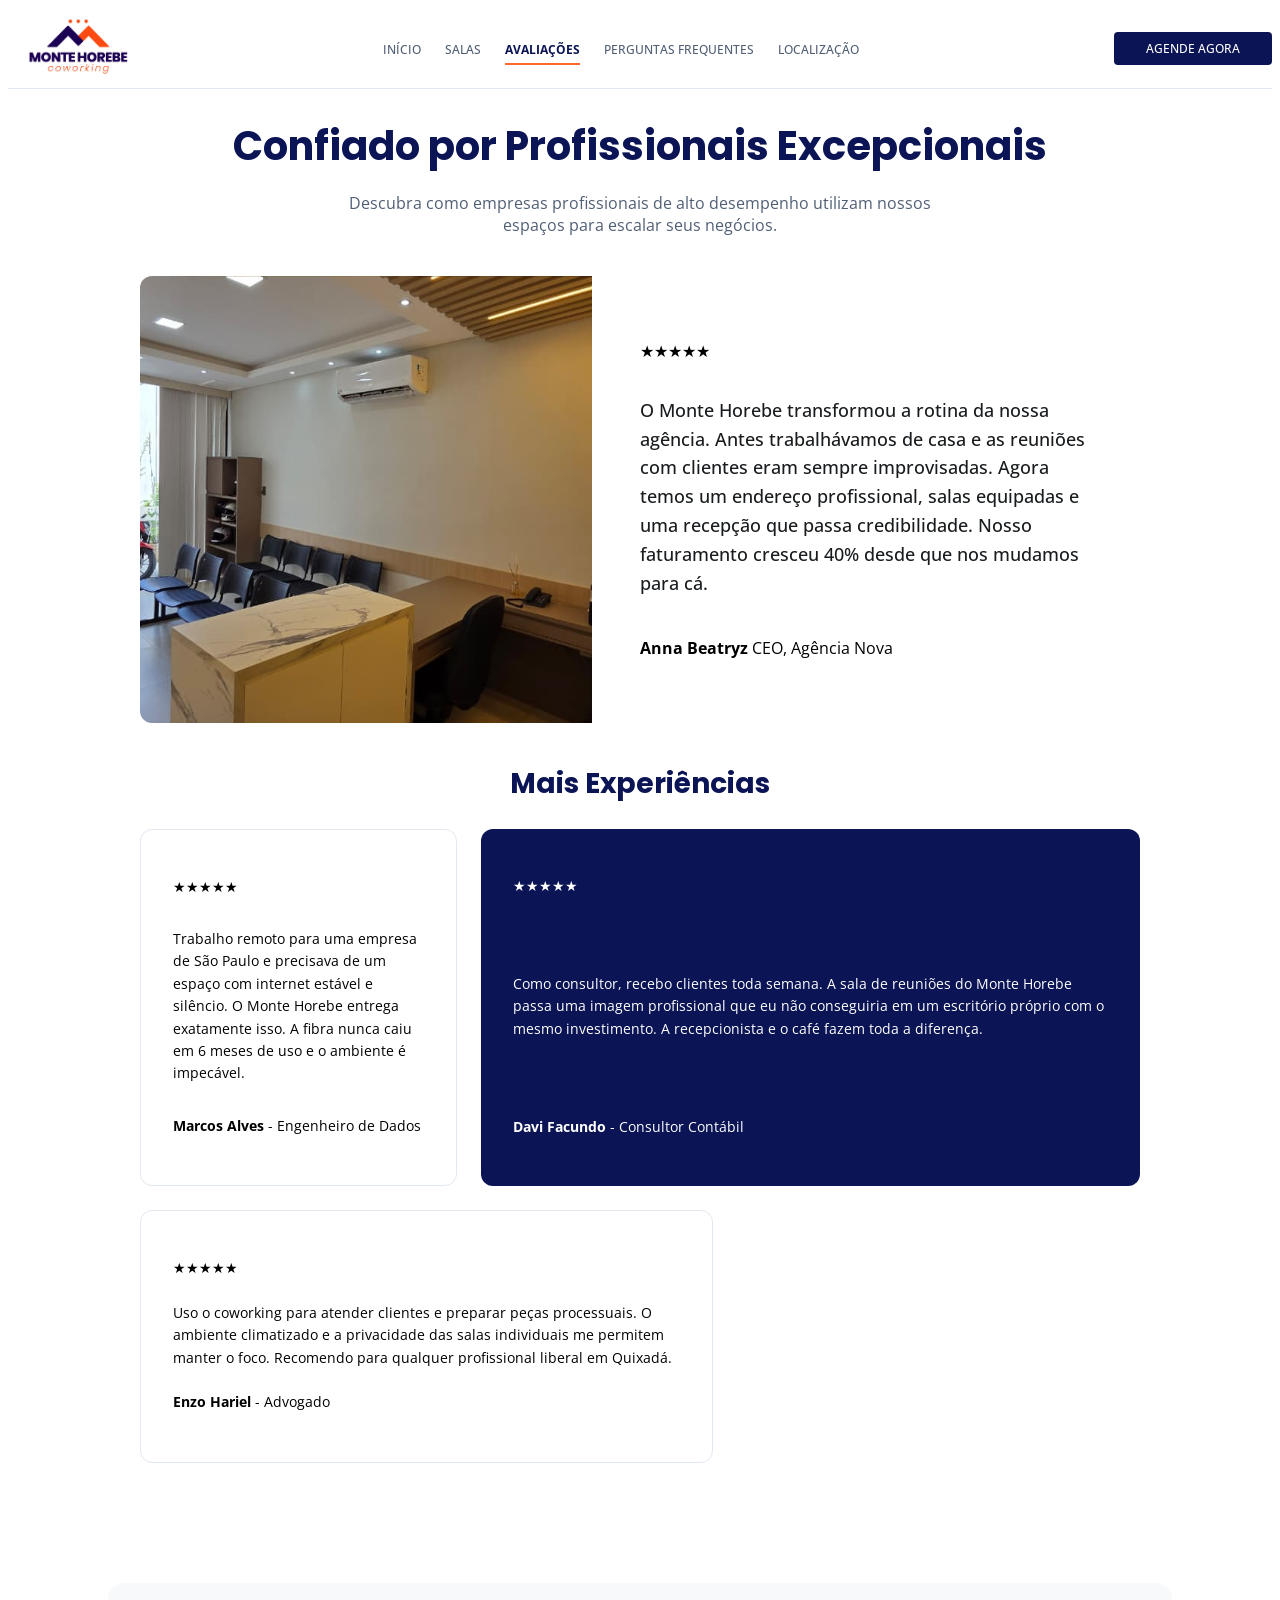
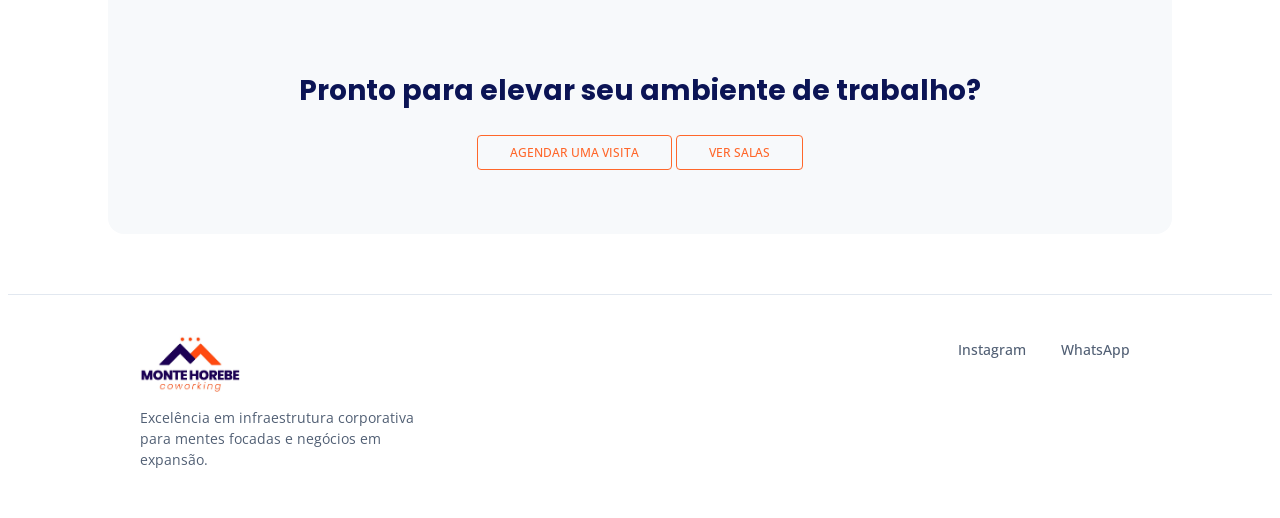
==== commit 1fe6930c: "fieat/menu_hamburguer&avaliacoes_descritas" ====
--- a/avaliacoes.html
+++ b/avaliacoes.html
@@ -1,84 +1,122 @@
-<!DOCTYPE html>
+<!doctype html>
 <html lang="pt-BR">
-<head>
-    <meta charset="utf-8">
-    <meta name="viewport" content="width=device-width, initial-scale=1.0">
+  <head>
+    <meta charset="utf-8" />
+    <meta name="viewport" content="width=device-width, initial-scale=1.0" />
     <title>Coworking - Espaços de Trabalho para Produtividade</title>
-    <link rel="stylesheet" href="css/main.css">
-</head>
-<body>
+    <link rel="stylesheet" href="css/main.css" />
+  </head>
+  <body>
+    <nav class="navbar">
+      <div class="navbar-container">
+        <div class="brand">
+          <img src="assets/logo.png" alt="logo monte-horebe" />
+        </div>
 
-    <nav class="navbar">
-        <div class="navbar-container">
-            <div class="brand">
-                <img src="assets/logo.png" alt="logo monte-horebe">
-            </div>
+        <button class="menu-toggle" aria-label="Menu">&#9776;</button>
+        <div class="nav-links">
+          <a href="index.html" class="nav-link">Início</a>
+          <a href="salas.html" class="nav-link">Salas</a>
+          <a href="#" class="nav-link active">Avaliações</a>
+          <a href="faq.html" class="nav-link">Perguntas frequentes</a>
+          <a href="localizacao.html" class="nav-link">Localização</a>
+        </div>
 
-            <div class="nav-links">
-                <a href="index.html" class="nav-link">Início</a>
-                <a href="salas.html" class="nav-link">Salas</a>
-                <a href="#" class="nav-link active">Avaliações</a>
-                <a href="faq.html" class="nav-link">Perguntas frequentes</a>
-                <a href="localizacao.html" class="nav-link">Localização</a>
-            </div>
-
-            <div class="nav-actions">
-                <a href="https://wa.me/5588997080220" class="btn-primary">Agende agora</a>
-            </div>
+        <div class="nav-actions">
+          <a href="https://wa.me/5588997080220" class="btn-primary"
+            >Agende agora</a
+          >
         </div>
+      </div>
     </nav>
 
     <div class="avaliacoes">
-        <h1>Confiado por Profissionais Excepcionais</h1>
-        <p>Descrubra como empresas profissionais de alto desempenho utilizam nossos espaços para escalar seus negócios.</p>
-        <div class="depoimento-destaque">
+      <h1>Confiado por Profissionais Excepcionais</h1>
+      <p>
+        Descubra como empresas profissionais de alto desempenho utilizam nossos
+        espaços para escalar seus negócios.
+      </p>
+      <div class="depoimento-destaque">
         <div class="depoimento-destaque-content">
-            <p class="estrelas">★★★★★</p>
-            <p class="texto-depoimento">
-                Lorem ipsum dolor sit amet consectetur adipisicing elit. Maxime at ducimus, distinctio sapiente quod tempore alias facilis sunt, odio quidem ad aspernatur, quae ipsum soluta consequatur placeat porro labore aliquam?
-            </p>
-            <p class="autor-depoimento">
-                <strong>Anna Beatryz</strong> <span>CEO, Agência Nova</span>
-            </p>
+          <p class="estrelas">★★★★★</p>
+          <p class="texto-depoimento">
+            O Monte Horebe transformou a rotina da nossa agência. Antes
+            trabalhávamos de casa e as reuniões com clientes eram sempre
+            improvisadas. Agora temos um endereço profissional, salas equipadas
+            e uma recepção que passa credibilidade. Nosso faturamento cresceu
+            40% desde que nos mudamos para cá.
+          </p>
+          <p class="autor-depoimento">
+            <strong>Anna Beatryz</strong> <span>CEO, Agência Nova</span>
+          </p>
         </div>
-    </div>
-        <h2>Mais Experiências</h2>
-        <div class="depoimento-grid">
-            <div class="depoimento">
-                <p>★★★★★</p>
-                <p>Lorem ipsum dolor, sit amet consectetur adipisicing elit. Soluta, debitis incidunt repudiandae alias, assumenda perferendis recusandae ut animi, neque dicta maxime magni non obcaecati. Quibusdam ullam laborum velit nemo recusandae?</p>
-                <p><strong>Marcos Alves</strong> - Engenheiro de Dados</p>
-            </div>
-            <div class="depoimento">
-                <p>★★★★★</p>
-                <p>Lorem ipsum dolor sit amet consectetur adipisicing elit. Officiis, deserunt quisquam optio possimus impedit, iure vitae consequuntur, voluptas error architecto ducimus autem illo assumenda ullam! Enim neque adipisci sequi a.</p>
-                <p><strong>Davi Facundo</strong> - Consultor Contábil</p>
-            </div>
-            <div class="depoimento">
-                <p>★★★★★</p>
-                <p>Lorem ipsum dolor sit amet consectetur adipisicing elit. Officiis, deserunt quisquam optio possimus impedit, iure vitae consequuntur, voluptas error architecto ducimus autem illo assumenda ullam! Enim neque adipisci sequi a.</p>
-                <p><strong>Enzo Hariel</strong> - Advogado</p>
-            </div>
+      </div>
+      <h2>Mais Experiências</h2>
+      <div class="depoimento-grid">
+        <div class="depoimento">
+          <p>★★★★★</p>
+          <p>
+            Trabalho remoto para uma empresa de São Paulo e precisava de um
+            espaço com internet estável e silêncio. O Monte Horebe entrega
+            exatamente isso. A fibra nunca caiu em 6 meses de uso e o ambiente é
+            impecável.
+          </p>
+          <p><strong>Marcos Alves</strong> - Engenheiro de Dados</p>
         </div>
-        <div class="avaliacoes-cta">
-            <h2>Pronto para elevar seu ambiente de trabalho?</h2>
-            <button class="btn-primary"><a href="https://www.instagram.com/coworking_mh">Agendar uma Visita</a></button>
-            <a href="salas.html" class="btn-primary">Ver Salas</a>
+        <div class="depoimento">
+          <p>★★★★★</p>
+          <p>
+            Como consultor, recebo clientes toda semana. A sala de reuniões do
+            Monte Horebe passa uma imagem profissional que eu não conseguiria em
+            um escritório próprio com o mesmo investimento. A recepcionista e o
+            café fazem toda a diferença.
+          </p>
+          <p><strong>Davi Facundo</strong> - Consultor Contábil</p>
         </div>
+        <div class="depoimento">
+          <p>
+            ★★★★★<br /><br />
+            Uso o coworking para atender clientes e preparar peças processuais.
+            O ambiente climatizado e a privacidade das salas individuais me
+            permitem manter o foco. Recomendo para qualquer profissional liberal
+            em Quixadá.<br /><br />
+            <strong>Enzo Hariel</strong> - Advogado
+          </p>
+        </div>
+      </div>
+      <div class="avaliacoes-cta">
+        <h2>Pronto para elevar seu ambiente de trabalho?</h2>
+        <a href="https://wa.me/5588997080220" class="btn-primary"
+          >Agendar uma Visita</a
+        >
+        <a href="salas.html" class="btn-primary">Ver Salas</a>
+      </div>
     </div>
     <footer class="footer">
-        <div class="footer-container">
-            <div class="footer-top">
-                <div class="footer-brand">
-                    <img src="assets/logo.png" alt="logo monte-horebe">
-                    <p>Excelência em infraestrutura corporativa para mentes focadas e negócios em expansão.</p>
-                </div>
-                <div class="footer-links">
-                    <a href="https://www.instagram.com/coworking_mh" class="nav-link">Instagram</a>
-                    <a href="https://wa.me/5588997080220" class="nav-link">WhatsApp</a>
-                </div>
-            </div>
+      <div class="footer-container">
+        <div class="footer-top">
+          <div class="footer-brand">
+            <img src="assets/logo.png" alt="logo monte-horebe" />
+            <p>
+              Excelência em infraestrutura corporativa para mentes focadas e
+              negócios em expansão.
+            </p>
+          </div>
+          <div class="footer-links">
+            <a href="https://www.instagram.com/coworking_mh" class="nav-link"
+              >Instagram</a
+            >
+            <a href="https://wa.me/5588997080220" class="nav-link">WhatsApp</a>
+          </div>
         </div>
-    </footer>    
-    </body>
-    </html>+      </div>
+    </footer>
+    <script>
+      document
+        .querySelector(".menu-toggle")
+        .addEventListener("click", function () {
+          document.querySelector(".nav-links").classList.toggle("open");
+        });
+    </script>
+  </body>
+</html>
--- a/css/main.css
+++ b/css/main.css
@@ -1,677 +1,952 @@
+@import url("https://fonts.googleapis.com/css2?family=Poppins:wght@800&family=Open+Sans:wght@400;700&display=swap");
+
 :root {
-    --primary: #000000;
-    --on-primary: #ffffff;
-    --secondary: #515f74;
-    --surface-container-lowest: #ffffff;
-    --surface-container-low: #f2f4f6;
-    --surface-container-high: #e6e8ea;
-    --surface: #f7f9fb;
-    --on-surface: #191c1e;
-    --on-surface-variant: #45464d;
-    --slate-border: #E2E8F0;
-    --tertiary: #000000;
-    --tertiary-container: #0b1c30;
-    --whatsapp-green: #25D366;
-    --primary-fixed-dim: #bec6e0;
-    --surface-tint: #565e74;
-    
-    --margin-sm: 8px;
-    --margin-md: 16px;
-    --margin-lg: 32px;
-    --gutter: 24px;
-    --section-gap-mobile: 64px;
-    --section-gap-desktop: 120px;
-    --container-max: 1200px;
-
-    --beneficios: rgb(227, 227, 227);
+  --primary: #0b1455;
+  --on-primary: #ffffff;
+  --secondary: #515f74;
+  --surface-container-lowest: #ffffff;
+  --surface-container-low: #f2f4f6;
+  --surface-container-high: #e6e8ea;
+  --surface: #f7f9fb;
+  --on-surface: #191c1e;
+  --on-surface-variant: #45464d;
+  --slate-border: #e2e8f0;
+  --tertiary: #000000;
+  --tertiary-container: #0b1455;
+  --whatsapp-green: #25d366;
+  --primary-fixed-dim: #bec6e0;
+  --surface-tint: #565e74;
+  --accent: #ff672b;
+
+  --margin-sm: 8px;
+  --margin-md: 16px;
+  --margin-lg: 32px;
+  --gutter: 24px;
+  --section-gap-mobile: 64px;
+  --section-gap-desktop: 120px;
+  --container-max: 1200px;
+
+  --beneficios: rgb(227, 227, 227);
+}
+
+body {
+  font-family: "Open Sans", sans-serif;
+}
+
+h1,
+h2,
+h3 {
+  font-family: "Poppins", sans-serif;
+  font-weight: 800;
 }
 
 a {
-    text-decoration: none;
-    color: inherit;
+  text-decoration: none;
+  color: inherit;
 }
 
 .navbar {
-    background-color: var(--surface-container-lowest);
-    position: sticky;
-    top: 0;
-    border-bottom: 1px solid var(--slate-border);
+  background-color: var(--surface-container-lowest);
+  position: sticky;
+  top: 0;
+  border-bottom: 1px solid var(--slate-border);
+  width: 100%;
+  z-index: 100;
+}
+
+.menu-toggle {
+  display: none;
+  background: none;
+  border: none;
+  font-size: 24px;
+  cursor: pointer;
+  color: var(--on-surface);
+  padding: 8px;
+}
+
+.navbar-container {
+  display: flex;
+  justify-content: space-between;
+  align-items: center;
+  height: 80px;
+}
+
+.brand img {
+  width: 100px;
+  margin-left: 20px;
+}
+
+.nav-link {
+  font-size: 12px;
+  font-weight: 500;
+  text-transform: uppercase;
+  color: var(--secondary);
+  margin: 10px;
+  transition:
+    color 0.2s,
+    opacity 0.2s;
+}
+
+.nav-link.active {
+  color: var(--primary);
+  font-weight: 700;
+  border-bottom: 2px solid var(--accent);
+  padding-bottom: 5px;
+}
+
+.nav-link:hover {
+  color: var(--accent);
+  font-weight: 200;
+  opacity: 0.8;
+}
+
+.faq {
+  background-color: rgba(255, 255, 255, 0.8);
+  padding: 30px;
+  border-radius: 30px;
+  box-shadow: 0 4px 10px rgba(0, 0, 0, 0.8);
+  width: 80%;
+  max-width: 900px;
+  margin: 20px auto;
+}
+
+.faq h1 {
+  font-size: 2rem;
+  text-align: center;
+  margin-top: 20px;
+  color: var(--primary);
+}
+
+.faq p {
+  font-size: 1.2rem;
+  text-align: center;
+  margin-top: 10px;
+  color: var(--secondary);
+}
+
+.faq-list {
+  margin-top: 100px;
+  text-align: center;
+  flex-direction: column;
+  display: flex;
+}
+
+.faq-list details {
+  background-color: var(--surface-container-low);
+  border: 1px solid var(--slate-border);
+  border-radius: 5px;
+  margin-bottom: var(--margin-md);
+  margin-left: auto;
+  margin-right: auto;
+  width: 100%;
+  max-width: 600px;
+  text-align: left;
+}
+
+.faq-doubts {
+  margin-top: 50px;
+  text-align: center;
+}
+
+.faq-doubts p {
+  font-size: 1.2rem;
+  color: var(--secondary);
+}
+
+.faq-doubts a {
+  color: var(--primary);
+  font-weight: 500;
+  text-decoration: underline;
+}
+
+.localizacao-layout {
+  display: flex;
+  gap: 20px;
+  max-width: 1200px;
+  margin: 50px auto;
+  align-items: flex-start;
+}
+
+.adress {
+  flex: 1;
+  min-width: 300px;
+  background-color: var(--surface);
+  gap: 100px;
+  border-radius: 10px;
+  padding: 20px;
+  box-shadow: 0 4px 10px rgba(0, 0, 0, 0.8);
+}
+
+.info {
+  flex: 1;
+  min-width: 300px;
+}
+
+.map iframe {
+  width: 100%;
+  border-radius: 10px;
+  box-shadow: 0 4px 10px rgba(0, 0, 0, 0.3);
+}
+
+.info-adress,
+.info-contact {
+  margin-bottom: 20px;
+  background-color: var(--surface);
+  gap: 100px;
+  border-radius: 10px;
+  padding: 20px;
+  box-shadow: 0 4px 10px rgba(0, 0, 0, 0.8);
+}
+
+.info-adress h2,
+.info-contact h2 {
+  color: var(--primary);
+}
+
+.info-contact a.btn-whatsapp {
+  display: inline-block;
+  margin-top: 10px;
+  padding: 10px 20px;
+  background-color: #25d366;
+  color: #fff;
+  text-decoration: none;
+  border-radius: 5px;
+  font-weight: bold;
+}
+
+.info-contact a.btn-whatsapp:hover {
+  background-color: #1da851;
+}
+
+.btn-primary {
+  background-color: var(--primary);
+  color: var(--on-primary);
+  padding: var(--margin-sm) var(--margin-lg);
+  border-radius: 4px;
+  font-size: 12px;
+  font-weight: 500;
+  text-transform: uppercase;
+  transition:
+    background-color 0.2s,
+    transform 0.1s;
+  display: inline-flex;
+  align-items: center;
+  justify-content: center;
+  border: none;
+  cursor: pointer;
+}
+
+.btn-primary:hover {
+  background-color: var(--tertiary-container);
+  transform: scale(1.05);
+}
+
+.container-principal {
+  display: flex;
+  flex-wrap: wrap;
+  margin: 0 auto;
+  width: 80%;
+  max-width: 1000px;
+}
+
+.section-salas {
+  display: flex;
+  flex-wrap: wrap;
+  justify-content: space-between;
+  justify-self: center;
+  padding: 30px;
+  width: 100%;
+}
+
+.title-salas {
+  display: flex;
+  flex-direction: row;
+  justify-content: space-between;
+  align-items: center;
+  width: 100%;
+}
+
+.title-salas h1 {
+  font-size: 24px;
+  width: 85%;
+}
+
+.title-salas p {
+  margin-top: 0;
+  font-size: 12px;
+  width: 60%;
+}
+
+.container-salas {
+  display: flex;
+  flex-wrap: wrap;
+  justify-content: space-around;
+  justify-self: center;
+  gap: 20px 10px;
+  margin-top: 20px;
+  width: 100%;
+}
+
+.info-sala {
+  display: flex;
+  flex-direction: column;
+  padding: 5px;
+}
+
+.card-sala {
+  box-shadow: 0 12px 24px rgba(0, 0, 0, 0.2);
+  display: flex;
+  flex-direction: column;
+  width: 250px;
+  height: 300px;
+  transition:
+    transform 0.3s ease,
+    box-shadow 0.3s ease;
+  cursor: pointer;
+}
+
+.card-sala:hover {
+  transform: translateY(-10px);
+  box-shadow: 0 12px 24px rgba(0, 0, 0, 0.2);
+}
+
+.card-sala h1 {
+  font-size: 16px;
+}
+
+.card-sala p {
+  margin-top: 0;
+  font-size: 12px;
+}
+
+.card-sala img {
+  width: 250px;
+  height: 150px;
+  object-fit: cover;
+  object-position: 80% 65%;
+}
+
+.card-sala-beneficios {
+  display: flex;
+  flex-direction: row;
+  flex-wrap: wrap;
+  margin: 0;
+  gap: 5px;
+}
+
+.card-sala-beneficios p {
+  background-color: var(--beneficios);
+  padding: 1px 3px 3px;
+  border-radius: 5px;
+  margin: 2px;
+}
+
+.modal-overlay {
+  display: none;
+  position: fixed;
+  top: 0;
+  left: 0;
+  width: 100%;
+  height: 100%;
+  background-color: rgba(0, 0, 0, 0.6);
+  z-index: 1000;
+  justify-content: center;
+  align-items: center;
+}
+
+.modal-overlay.active {
+  display: flex;
+}
+
+.modal-content {
+  background-color: var(--surface-container-lowest);
+  width: 800px;
+  height: 500px;
+  border-radius: 8px;
+  display: flex;
+  flex-direction: row;
+  overflow: hidden;
+  position: relative;
+  box-shadow: 0 12px 24px rgba(0, 0, 0, 0.3);
+}
+
+.modal-gallery {
+  width: 50%;
+  display: flex;
+  flex-direction: column;
+  background-color: var(--surface-container-low);
+}
+
+.modal-gallery > img {
+  width: 100%;
+  height: 350px;
+  object-fit: cover;
+}
+
+.modal-thumbnails {
+  display: flex;
+  flex-direction: row;
+  overflow-x: auto;
+  padding: 10px;
+  gap: 10px;
+  height: 150px;
+  align-items: center;
+  box-sizing: border-box;
+}
+
+.modal-thumbnails::-webkit-scrollbar {
+  height: 8px;
+}
+
+.modal-thumbnails::-webkit-scrollbar-thumb {
+  background-color: var(--primary-fixed-dim);
+  border-radius: 4px;
+}
+
+.modal-thumbnails img {
+  width: 80px;
+  height: 80px;
+  object-fit: cover;
+  border-radius: 4px;
+  cursor: pointer;
+  border: 2px solid transparent;
+  transition: border-color 0.2s;
+  flex-shrink: 0;
+}
+
+.modal-thumbnails img.active {
+  border-color: var(--primary);
+}
+
+.modal-info {
+  padding: var(--margin-lg);
+  width: 50%;
+  display: flex;
+  flex-direction: column;
+  overflow: hidden;
+  box-sizing: border-box;
+}
+
+.modal-info h1 {
+  font-size: 24px;
+  color: var(--primary);
+  margin-top: 0;
+}
+
+.modal-info p {
+  font-size: 14px;
+  color: var(--on-surface-variant);
+  line-height: 1.5;
+}
+
+.modal-close {
+  position: absolute;
+  top: 15px;
+  right: 20px;
+  font-size: 24px;
+  font-weight: bold;
+  color: var(--primary);
+  cursor: pointer;
+  transition: color 0.2s;
+  z-index: 10;
+  background: rgba(255, 255, 255, 0.7);
+  border-radius: 50%;
+  width: 35px;
+  height: 35px;
+  display: flex;
+  align-items: center;
+  justify-content: center;
+}
+
+.modal-close:hover {
+  background: rgba(255, 255, 255, 1);
+}
+
+@media (max-width: 850px) {
+  .modal-content {
+    flex-direction: column;
+    width: 90%;
+    height: 90vh;
+  }
+  .modal-gallery,
+  .modal-info {
     width: 100%;
-}
-
-.navbar-container {
+  }
+  .modal-gallery > img {
+    height: 250px;
+  }
+  .modal-thumbnails {
+    height: 100px;
+  }
+  .modal-thumbnails img {
+    width: 60px;
+    height: 60px;
+  }
+}
+
+.avaliacoes {
+  width: 100%;
+  max-width: var(--container-max);
+  margin: 0 auto;
+  box-sizing: border-box;
+}
+
+.avaliacoes h1 {
+  font-size: 40px;
+  font-weight: 700;
+  text-align: center;
+  color: var(--primary);
+  margin-bottom: 16px;
+}
+
+.avaliacoes > p {
+  font-size: 16px;
+  color: var(--secondary);
+  text-align: center;
+  max-width: 600px;
+  margin: 0 auto var(--margin-lg) auto;
+}
+
+.avaliacoes h2 {
+  font-size: 28px;
+  font-weight: 700;
+  text-align: center;
+  color: var(--primary);
+}
+
+.depoimento-destaque {
+  display: flex;
+  flex-direction: row;
+  background-color: var(--surface-container-lowest);
+  border: 1px solide var(--slate-border);
+  border-radius: 12px;
+  overflow: hidden;
+  margin: 40px auto;
+  max-width: 1000px;
+}
+
+.depoimento-destaque::before {
+  content: "";
+  flex: 1;
+  min-width: 45%;
+  background-image: url("../images/escritorio.jpeg");
+  background-size: cover;
+  background-position: center;
+}
+
+.depoimento-destaque-content {
+  flex: 1;
+  padding: 48px;
+  display: flex;
+  flex-direction: column;
+  justify-content: center;
+}
+
+.depoimento-destaque p:nth-of-type(2) {
+  font-size: 18px;
+  line-height: 1.6;
+  color: var(--on-surface);
+  font-weight: 500;
+  margin-bottom: 24px;
+}
+
+.depoimento-grid {
+  display: grid;
+  grid-template-columns: repeat(12, 1fr);
+  gap: var(--gutter);
+  max-width: 1000px;
+  margin: 0 auto;
+}
+
+.depoimento {
+  background-color: var(--surface-container-lowest);
+  border: 1px solid var(--slate-border);
+  border-radius: 12px;
+  padding: 32px;
+  display: flex;
+  flex-direction: column;
+  justify-content: space-between;
+  box-sizing: border-box;
+}
+
+.depoimento:nth-child(1) {
+  grid-column: span 4;
+}
+
+.depoimento:nth-child(2) {
+  grid-column: span 8;
+  background-color: var(--primary);
+  color: #ffffff;
+  border: none;
+}
+
+.depoimento:nth-child(3) {
+  grid-column: span 7;
+  display: flex;
+  flex-direction: row;
+  gap: 20px;
+  align-items: center;
+}
+
+.depoimento:nth-child(4) {
+  grid-column: span 5;
+}
+
+.depoimento p {
+  font-size: 14px;
+  line-height: 1.6;
+  margin-bottom: 16px;
+}
+
+.depoimento-card-preto p {
+  font-size: 20px;
+  font-weight: 500;
+}
+
+.avaliacoes-cta {
+  text-align: center;
+  background-color: var(--surface);
+  padding: 64px var(--margin-lg);
+  border-radius: 16px;
+  max-width: 1000px;
+  margin: var(--section-gap-desktop) auto 0 auto;
+}
+.avaliacoes-cta .avaliacoes-cta h2 {
+  font-size: 28px;
+  margin-top: 0;
+  margin-bottom: 24px;
+}
+
+.avaliacoes-cta .btn-primary:hover {
+  background-color: var(--primary);
+}
+
+.avaliacoes-cta a.btn-primary {
+  background-color: transparent;
+  color: var(--accent);
+  border: 1px solid var(--accent);
+}
+
+.avaliacoes-cta a.btn-primary:hover {
+  background-color: var(--surface-container-high);
+}
+
+.footer {
+  background-color: var(--surface-container-lowest);
+  border-top: 1px solid var(--slate-border);
+  width: 100%;
+  padding: 40px 0;
+  margin-top: 60px;
+}
+
+.footer-container {
+  width: 80%;
+  max-width: 1000px;
+  margin: 0 auto;
+  display: flex;
+  flex-direction: column;
+}
+
+.footer-top {
+  display: flex;
+  justify-content: space-between;
+  align-items: flex-start;
+  flex-wrap: wrap;
+  gap: 30px;
+}
+
+.footer-brand {
+  max-width: 300px;
+}
+
+.footer-brand img {
+  width: 100px;
+}
+
+.footer-brand p {
+  font-size: 14px;
+  color: var(--secondary);
+  line-height: 1.5;
+  margin: 10px 0 0 0;
+}
+
+.footer-links {
+  display: flex;
+  flex-wrap: wrap;
+  gap: 15px;
+  align-items: center;
+}
+
+.footer-links .nav-link {
+  text-transform: none;
+  font-size: 14px;
+  font-weight: 500;
+  margin: 5px 10px;
+}
+
+@media (max-width: 768px) {
+  .footer-top {
+    flex-direction: column;
+    align-items: flex-start;
+  }
+  .footer-links {
+    flex-direction: column;
+    align-items: flex-start;
+    gap: 10px;
+  }
+  .footer-links .nav-link {
+    margin: 0;
+  }
+}
+
+.container-hero {
+  display: flex;
+  justify-content: space-between;
+  align-items: center;
+  gap: 40px;
+  padding: 60px 0;
+  border-bottom: 1px solid var(--slate-border);
+  width: 100%;
+}
+
+.title-hero {
+  max-width: 50%;
+  display: flex;
+  flex-direction: column;
+  gap: 16px;
+}
+
+.badge-hero {
+  display: inline-block;
+  font-size: 11px;
+  font-weight: 600;
+  letter-spacing: 1.5px;
+  text-transform: uppercase;
+  border: 1px solid var(--accent);
+  border-radius: 4px;
+  padding: 4px 10px;
+  width: fit-content;
+  color: var(--accent);
+}
+
+.title-hero h1 {
+  font-size: 36px;
+  line-height: 1.2;
+  color: var(--on-surface);
+  margin: 0;
+}
+
+.title-hero p {
+  font-size: 14px;
+  color: var(--secondary);
+  line-height: 1.6;
+  margin: 0;
+}
+
+.hero-actions {
+  display: flex;
+  gap: 12px;
+  margin-top: 8px;
+}
+
+.container-image-hero {
+  flex: 1;
+  max-width: 45%;
+}
+
+.container-image-hero img {
+  width: 100%;
+  height: 380px;
+  object-fit: cover;
+  border-radius: 12px;
+}
+
+.subtitle-salas {
+  font-size: 13px;
+  color: var(--secondary);
+  margin: 0 0 32px 0;
+}
+
+.title-salas a {
+  font-size: 12px;
+  font-weight: 600;
+  text-transform: uppercase;
+  letter-spacing: 1px;
+  color: var(--on-surface);
+  text-decoration: underline;
+}
+
+.card-sala h3 {
+  font-size: 16px;
+  margin: 0 0 4px 0;
+}
+
+.btn-secondary {
+  background-color: transparent;
+  color: var(--accent);
+  padding: var(--margin-sm) var(--margin-lg);
+  border-radius: 4px;
+  font-size: 12px;
+  font-weight: 500;
+  text-transform: uppercase;
+  transition:
+    background-color 0.2s,
+    transform 0.1s;
+  display: inline-flex;
+  align-items: center;
+  justify-content: center;
+  border: 1px solid var(--accent);
+  cursor: pointer;
+}
+
+.btn-secondary:hover {
+  background-color: var(--surface-container-high);
+  transform: scale(1.05);
+}
+
+.section-salas-preview {
+  background-color: var(--surface-container-low);
+  border-radius: 16px;
+  padding: 60px 40px;
+  margin-top: 40px;
+  box-sizing: border-box;
+}
+
+.section-salas-preview .container-salas {
+  flex-wrap: nowrap;
+  justify-content: space-between;
+}
+
+.section-salas-preview .card-sala {
+  flex: 1;
+  min-width: 0;
+  background-color: var(--surface-container-lowest);
+  border-radius: 8px;
+  overflow: hidden;
+}
+
+.section-salas-preview .card-sala img {
+  width: 100%;
+  height: 150px;
+  object-fit: cover;
+}
+
+a.card-sala {
+  color: inherit;
+  text-decoration: none;
+}
+
+@media (max-width: 768px) {
+  .menu-toggle {
+    display: block;
+  }
+
+  .navbar-container {
+    flex-wrap: wrap;
+    height: auto;
+    padding: 12px 0;
+  }
+
+  .nav-links {
+    display: none;
+    flex-direction: column;
+    width: 100%;
+    padding: 12px 20px;
+    gap: 8px;
+    order: 3;
+  }
+
+  .nav-links.open {
     display: flex;
-    justify-content: space-between;
+  }
+
+  .nav-actions {
+    display: none;
+  }
+
+  .container-hero {
+    flex-direction: column;
+    text-align: center;
+    padding: 32px 0;
+    gap: 24px;
+  }
+
+  .title-hero {
+    max-width: 100%;
     align-items: center;
-    height: 80px;
-}
-
-.brand img {
-    width: 100px;
-    margin-left: 20px;
-}
-
-.nav-link {
-    font-size: 12px;
-    font-weight: 500;
-    text-transform: uppercase;
-    color: var(--secondary);
-    margin: 10px;
-    transition: color 0.2s, opacity 0.2s;
-}
-
-.nav-link.active {
-    color: var(--primary);
-    font-weight: 700;
-    border-bottom: 2px solid var(--primary);
-    padding-bottom: 5px;
-}
-
-.nav-link:hover {
-    color: var(--primary);
-    font-weight: 200;
-    opacity: 0.8;
-}
-
-.faq{
-    background-color: rgba(255, 255, 255, 0.8);
-    padding: 30px;
-    border-radius: 30px;
-    box-shadow: 0 4px 10px rgba(0, 0, 0, 0.8);
-    width: 80%;
-    max-width: 900px;
-    margin: 20px auto;
-}
-
-.faq h1{
-    font-size: 2rem;
-    text-align: center;
-    margin-top: 20px;
-    color: var(--primary)
-}
-
-.faq p {
-    font-size: 1.2rem;
-    text-align: center;
-    margin-top: 10px;
-    color: var(--secondary);
-}
-
-.faq-list {
-    margin-top: 100px;
-    text-align: center;
+  }
+
+  .container-image-hero {
+    max-width: 100%;
+  }
+
+  .container-image-hero img {
+    height: 250px;
+  }
+
+  .hero-actions {
+    justify-content: center;
+  }
+
+  .container-principal {
+    width: 92%;
+  }
+
+  .section-salas-preview {
+    padding: 32px 16px;
+  }
+
+  .section-salas-preview .container-salas {
+    flex-wrap: wrap;
+  }
+
+  .section-salas-preview .card-sala {
+    flex: none;
+    width: 100%;
+  }
+
+  .card-sala {
+    width: 100%;
+  }
+
+  .card-sala img {
+    width: 100%;
+  }
+
+  .title-salas {
     flex-direction: column;
-    display: flex;
-}
-
-.faq-list details {
-    background-color: var(--surface-container-low);
-    border: 1px solid var(--slate-border);
-    border-radius: 5px;
-    margin-bottom: var(--margin-md);
-    max-width: 60ch;
-    margin-left: auto;
-    margin-right: auto;
-    width: 100%;
-    max-width: 600px;
-    text-align: left;
-}
-
-.faq-doubts {
-    margin-top: 50px;
-    text-align: center;
-}
-
-.faq-doubts p {
-    font-size: 1.2rem;
-    color: var(--secondary);
-}
-
-.faq-doubts a {
-    color: var(--primary);
-    font-weight: 500;
-    text-decoration: underline;
-}
-
-.localizacao-layout {
-    display: flex; 
-    gap: 20px; 
-    max-width: 1200px;
-    margin: 50px auto; 
-    align-items: flex-start; 
-}
-
-.adress {
-    flex: 1; 
-    min-width: 300px; 
-    background-color: var(--surface);
-    gap: 100px;
-    border-radius: 10px;
-    padding: 20px;
-    box-shadow: 0 4px 10px rgba(0, 0, 0, 0.8);
-}
-
-.info {
-    flex: 1; 
-    min-width: 300px; 
-}
-
-.map iframe {
-    width: 100%; 
-    border-radius: 10px;
-    box-shadow: 0 4px 10px rgba(0, 0, 0, 0.3);
-}
-
-.info-adress, .info-contact {
-    margin-bottom: 20px; 
-    background-color: var(--surface);
-    gap: 100px;
-    border-radius: 10px;
-    padding: 20px;
-    box-shadow: 0 4px 10px rgba(0, 0, 0, 0.8);
-}
-
-.info-contact a.btn-whatsapp {
-    display: inline-block;
-    margin-top: 10px;
-    padding: 10px 20px;
-    background-color: #25d366;
-    color: #fff;
-    text-decoration: none;
-    border-radius: 5px;
-    font-weight: bold;
-}
-
-.info-contact a.btn-whatsapp:hover {
-    background-color: #1da851;
-}
-.footer {
-    margin-top: 40px;
-    padding: 20px;
-    background-color: var(--on-surface);
-    color: var(--on-primary);
-    text-align: center;
-}
-
-.btn-primary {
-    background-color: var(--primary);
-    color: var(--on-primary);
-    padding: var(--margin-sm) var(--margin-lg);
-    border-radius: 4px;
-    font-size: 12px;
-    font-weight: 500;
-    text-transform: uppercase;
-    transition: background-color 0.2s, transform 0.1s;
-    display: inline-flex;
-    align-items: center;
-    justify-content: center;
-    border: none;
-    cursor: pointer;
-}
-
-.btn-primary:hover {
-    background-color: var(--tertiary-container);
-    transform: scale(1.05);
-}
-
-.container-principal {
-    display: flex;
-    flex-wrap: wrap;
-    justify-self: center;
-    width: 80%;
-    max-width: 1000px;
-}
-
-.section-salas {
-    display: flex;
-    flex-wrap: wrap;
-    justify-content: space-between;
-    justify-self: center;
-    padding: 30px;
-    width: 100%;
-}
-
-.title-salas {
-    display: flex;
+    gap: 8px;
+  }
+
+  .depoimento-grid {
+    grid-template-columns: 1fr;
+  }
+
+  .depoimento:nth-child(1),
+  .depoimento:nth-child(2),
+  .depoimento:nth-child(3),
+  .depoimento:nth-child(4) {
+    grid-column: span 1;
+  }
+
+  .depoimento:nth-child(3) {
     flex-direction: column;
-    align-self: center;
-    justify-self: center;
-    width: 100%;
-}
-
-.title-salas h1 {
-    font-size: 24px;
-    width: 85%;
-}
-
-.title-salas p {
-    margin-top: 0;
-    font-size: 12px;
-    width: 60%;
-}
-
-.container-salas {
-    display: flex;
-    flex-wrap: wrap;
-    justify-content: space-around;
-    justify-self: center;
-    gap: 20px 10px;
-    margin-top: 20px;
-    width: 100%;
-}
-
-.info-sala {
-    display: flex;
+  }
+
+  .depoimento-destaque {
     flex-direction: column;
-    padding: 5px;
-}
-
-.card-sala {
-    box-shadow: 0 12px 24px rgba(0, 0, 0, 0.2);
-    display: flex;
-    flex-direction: column;
-    width: 250px;
-    height: 300px;
-    transition: transform 0.3s ease, box-shadow 0.3s ease;
-    cursor: pointer;
-}
-
-.card-sala:hover {
-    transform: translateY(-10px);
-    box-shadow: 0 12px 24px rgba(0, 0, 0, 0.2);
-}
-
-.card-sala h1 {
-    font-size:16px;
-}
-
-.card-sala p {
-    margin-top: 0;
-    font-size: 12px;
-}
-
-.card-sala img {
-    width: 250px;
-    height: 150px;
-    object-fit: cover;
-    object-position: 80% 65%;
-}
-
-.card-sala-beneficios {
-    display: flex;
-    flex-direction: row;
-    flex-wrap: wrap;
-    margin: 0;
-    gap: 5px;
-}
-
-.card-sala-beneficios p {
-    background-color: var(--beneficios);
-    padding: 1px 3px 3px;
-    border-radius: 5px;
-    margin: 2px;
-}
-
-.modal-overlay {
-    display: none;
-    position: fixed;
-    top: 0;
-    left: 0;
-    width: 100%;
-    height: 100%;
-    background-color: rgba(0, 0, 0, 0.6);
-    z-index: 1000;
-    justify-content: center;
-    align-items: center;
-}
-
-.modal-overlay.active {
-    display: flex;
-}
-
-.modal-content {
-    background-color: var(--surface-container-lowest);
-    width: 800px;
-    height: 500px;
-    border-radius: 8px;
-    display: flex;
-    flex-direction: row;
-    overflow: hidden;
-    position: relative;
-    box-shadow: 0 12px 24px rgba(0, 0, 0, 0.3);
-}
-
-.modal-gallery {
-    width: 50%;
-    display: flex;
-    flex-direction: column;
-    background-color: var(--surface-container-low);
-}
-
-.modal-gallery > img {
-    width: 100%;
-    height: 350px;
-    object-fit: cover;
-}
-
-.modal-thumbnails {
-    display: flex;
-    flex-direction: row;
-    overflow-x: auto;
-    padding: 10px;
-    gap: 10px;
-    height: 150px;
-    align-items: center;
-    box-sizing: border-box;
-}
-
-.modal-thumbnails::-webkit-scrollbar {
-    height: 8px;
-}
-
-.modal-thumbnails::-webkit-scrollbar-thumb {
-    background-color: var(--primary-fixed-dim);
-    border-radius: 4px;
-}
-
-.modal-thumbnails img {
-    width: 80px;
-    height: 80px;
-    object-fit: cover;
-    border-radius: 4px;
-    cursor: pointer;
-    border: 2px solid transparent;
-    transition: border-color 0.2s;
-    flex-shrink: 0;
-}
-
-.modal-thumbnails img.active {
-    border-color: var(--primary);
-}
-
-.modal-info {
-    padding: var(--margin-lg);
-    width: 50%;
-    display: flex;
-    flex-direction: column;
-    overflow: hidden;
-    box-sizing: border-box;
-}
-
-.modal-info h1 {
-    font-size: 24px;
-    color: var(--primary);
-    margin-top: 0;
-}
-
-.modal-info p {
-    font-size: 14px;
-    color: var(--on-surface-variant);
-    line-height: 1.5;
-}
-
-.modal-close {
-    position: absolute;
-    top: 15px;
-    right: 20px;
-    font-size: 24px;
-    font-weight: bold;
-    color: var(--primary);
-    cursor: pointer;
-    transition: color 0.2s;
-    z-index: 10;
-    background: rgba(255, 255, 255, 0.7);
-    border-radius: 50%;
-    width: 35px;
-    height: 35px;
-    display: flex;
-    align-items: center;
-    justify-content: center;
-}
-
-.modal-close:hover {
-    background: rgba(255, 255, 255, 1);
-}
-
-@media (max-width: 850px) {
-    .modal-content {
-        flex-direction: column;
-        width: 90%;
-        height: 90vh;
-    }
-    .modal-gallery, .modal-info {
-        width: 100%;
-    }
-    .modal-gallery > img {
-        height: 250px;
-    }
-    .modal-thumbnails {
-        height: 100px;
-    }
-    .modal-thumbnails img {
-        width: 60px;
-        height: 60px;
-    }
-}
-
-.avaliacoes {
-    width: 100%;
-    max-width: var(--container-max);
-    margin: 0 auto;
-    box-sizing: border-box;
-}
-
-.avaliacoes h1{
-    font-size: 40px;
-    font-weight: 700;
-    text-align: center;
-    color: var(--primary);
-    margin-bottom: 16px;
-}
-
-.avaliacoes > p{
-    font-size: 16px;
-    color: var(--secondary);
-    text-align: center;
-    max-width: 600px;
-    margin: 0 auto var(--margin-lg) auto;
-}
-
-.avaliacoes h2{
+  }
+
+  .depoimento-destaque::before {
+    min-height: 200px;
+    min-width: 100%;
+  }
+
+  .avaliacoes {
+    padding: 0 16px;
+  }
+
+  .avaliacoes h1 {
     font-size: 28px;
-    font-weight: 700;
-    text-align: center;
-    color: var(--primary);
-}
-
-.depoimento-destaque {
-    display: flex;
-    flex-direction: row;
-    background-color: var(--surface-container-lowest);
-    border: 1px solide var(--slate-border);
-    border-radius: 12px;
-    overflow: hidden;
-    margin: 40px auto;
-    max-width: 1000px;
-}
-
-.depoimento-destaque::before {
-    content: "";
-    flex: 1;
-    min-width: 45%;
-    background-image: url("../images/escritorio.jpeg"); 
-    background-size: cover;
-    background-position: center;
-}
-
-.depoimento-destaque-content {
-    flex: 1;
-    padding: 48px;
-    display: flex;
-    flex-direction: column;
-    justify-content: center;
-}
-
-
-.depoimento-destaque p:nth-of-type(2) {
-    font-size: 18px;
-    line-height: 1.6;
-    color: var(--on-surface);
-    font-weight: 500;
-    margin-bottom: 24px;
-}
-
-.depoimento-grid {
-    display: grid;
-    grid-template-columns: repeat(12, 1fr);
-    gap: var(--gutter);
-    max-width: 1000px;
-    margin: 0 auto;
-}
-
-
-.depoimento {
-    background-color: var(--surface-container-lowest);
-    border: 1px solid var(--slate-border);
-    border-radius: 12px;
-    padding: 32px;
-    display: flex;
-    flex-direction: column;
-    justify-content: space-between;
-    box-sizing: border-box;
-}
-
-.depoimento:nth-child(1) {
-    grid-column: span 4;
-}
-
-.depoimento:nth-child(2) {
-    grid-column: span 8;
-    background-color: #000000; 
-    color: #ffffff;
-    border: none;
-}
-
-.depoimento:nth-child(3) {
-    grid-column: span 7;
-    display: flex;
-    flex-direction: row;
-    gap: 20px;
-    align-items: center;
-}
-
-.depoimento:nth-child(4) {
-    grid-column: span 5;
-}
-
-
-.depoimento p {
-    font-size: 14px;
-    line-height: 1.6;
-    margin-bottom: 16px;
-}
-
-.depoimento-card-preto p {
-    font-size: 20px;
-    font-weight: 500;
-}
-
-
-.avaliacoes-cta {
-    text-align: center;
-    background-color: var(--surface);
-    padding: 64px var(--margin-lg);
-    border-radius: 16px;
-    max-width: 1000px;
-    margin: var(--section-gap-desktop) auto 0 auto;
-}
-
-.avaliacoes-cta h2 {
-    font-size: 28px;
-    margin-top: 0;
-    margin-bottom: 24px;
-}
-
-
-.avaliacoes-cta .btn-primary:hover {
-    background-color: #222;
-}
-
-.avaliacoes-cta a.btn-primary {
-    background-color: transparent;
-    color: var(--primary);
-    border: 1px solid var(--slate-border);
-}
-
-.avaliacoes-cta a.btn-primary:hover {
-    background-color: var(--surface-container-high);
-}
-
-.footer {
-    background-color: var(--surface-container-lowest);
-    border-top: 1px solid var(--slate-border);
-    width: 100%;
-    padding: 40px 0;
-    margin-top: 60px;
-}
-
-.footer-container {
-    width: 80%;
-    max-width: 1000px;
-    margin: 0 auto;
-    display: flex;
-    flex-direction: column;
-}
-
-.footer-top {
-    display: flex;
-    justify-content: space-between;
-    align-items: flex-start;
-    flex-wrap: wrap;
-    gap: 30px;
-}
-
-.footer-brand {
-    max-width: 300px;
-}
-
-.footer-brand img {
-    width: 100px;
-}
-
-.footer-brand p {
-    font-size: 14px;
-    color: var(--secondary);
-    line-height: 1.5;
-    margin: 10px 0 0 0;
-}
-
-.footer-links {
-    display: flex;
-    flex-wrap: wrap;
-    gap: 15px;
-    align-items: center;
-}
-
-.footer-links .nav-link {
-    text-transform: none;
-    font-size: 14px;
-    font-weight: 500;
-    margin: 5px 10px;
-}
-
-
-@media (max-width: 768px) {
-    .footer-top {
-        flex-direction: column;
-        align-items: flex-start;
-    }
-    .footer-links {
-        flex-direction: column;
-        align-items: flex-start;
-        gap: 10px;
-    }
-    .footer-links .nav-link {
-        margin: 0;
-    }
-}+  }
+}
